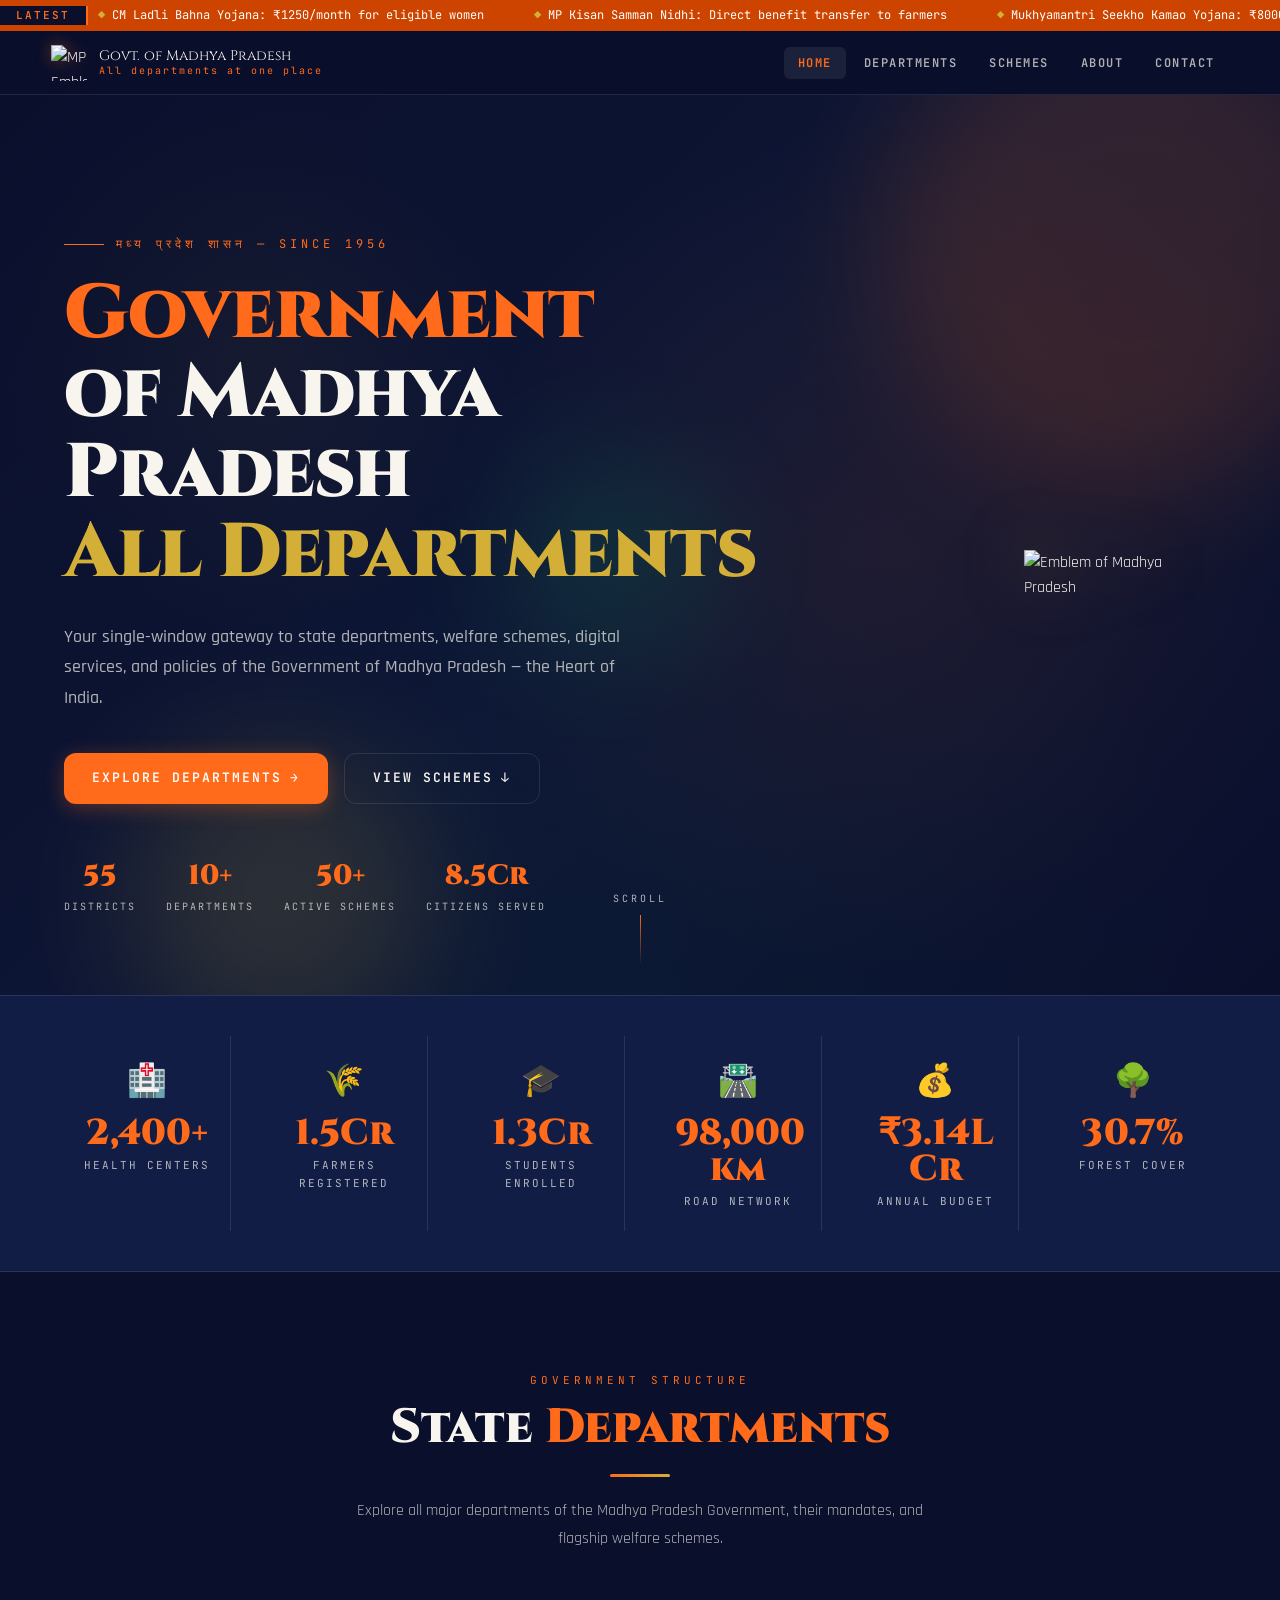
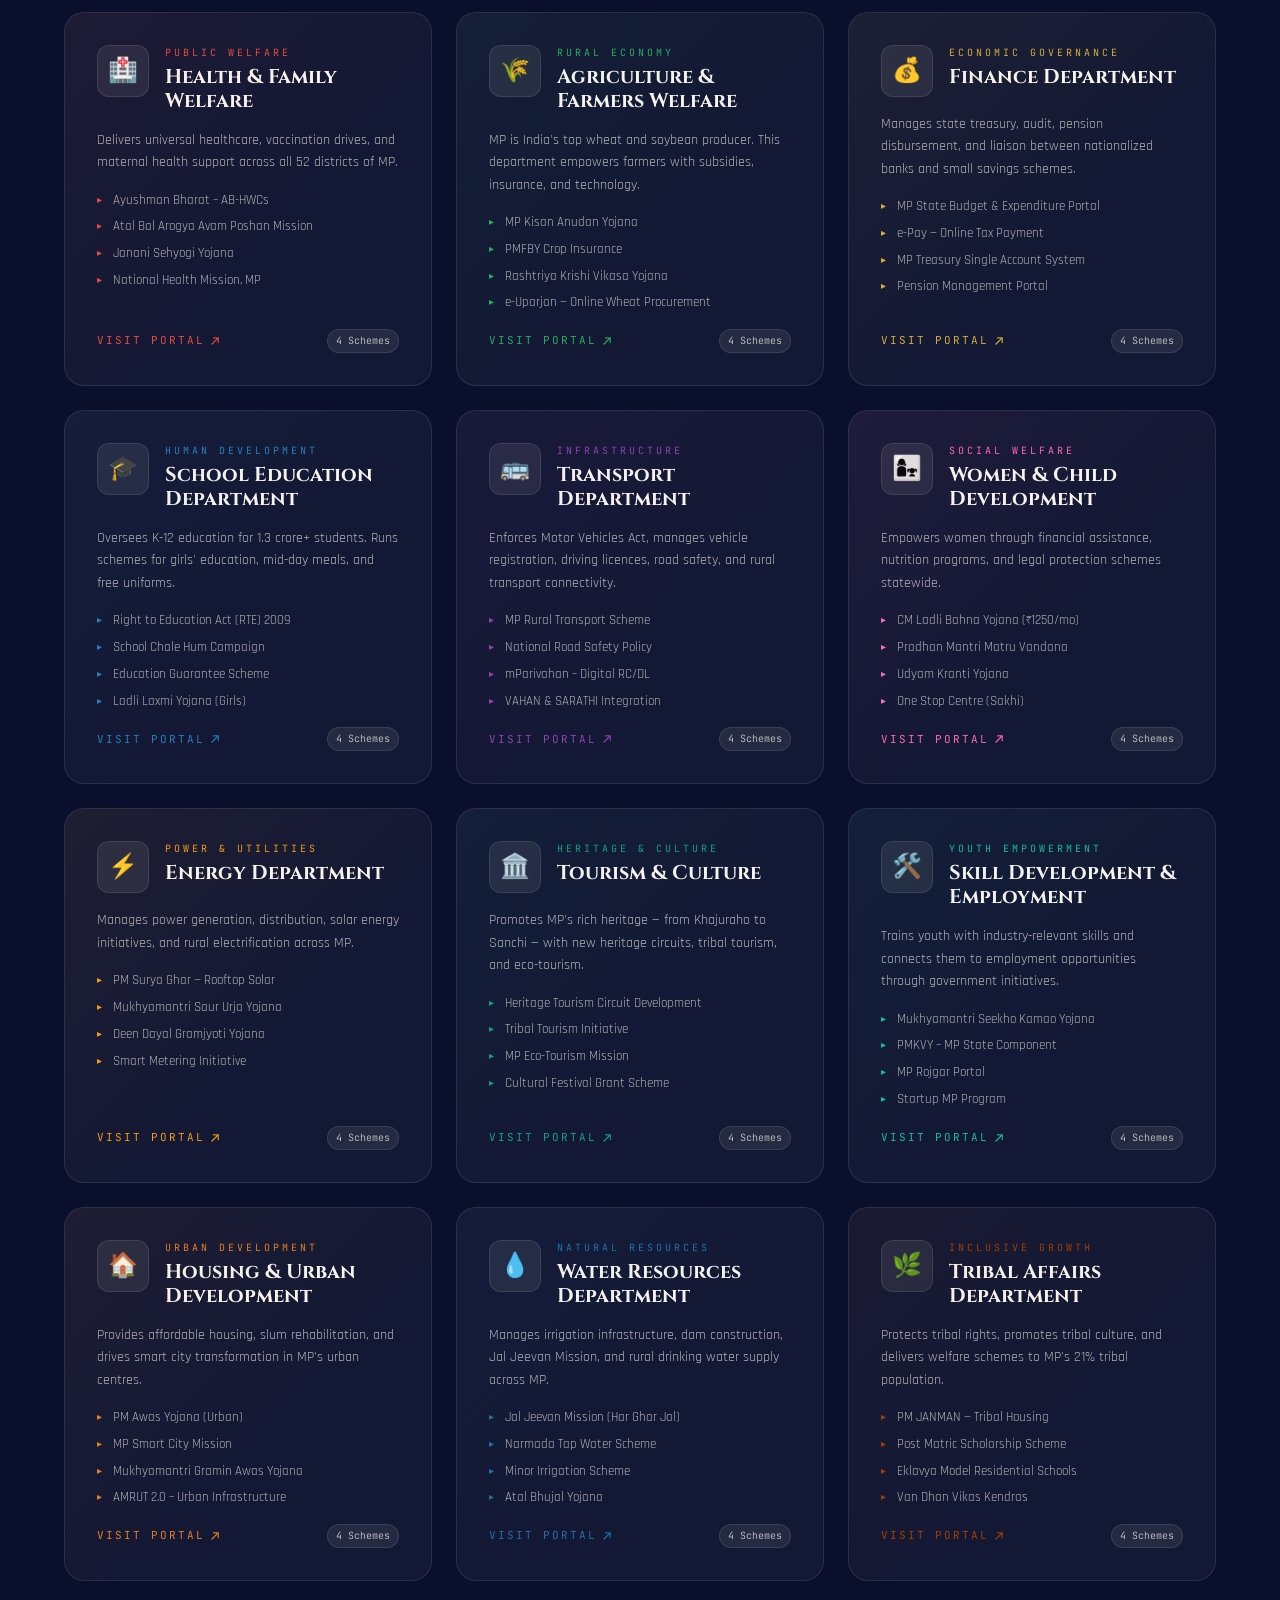
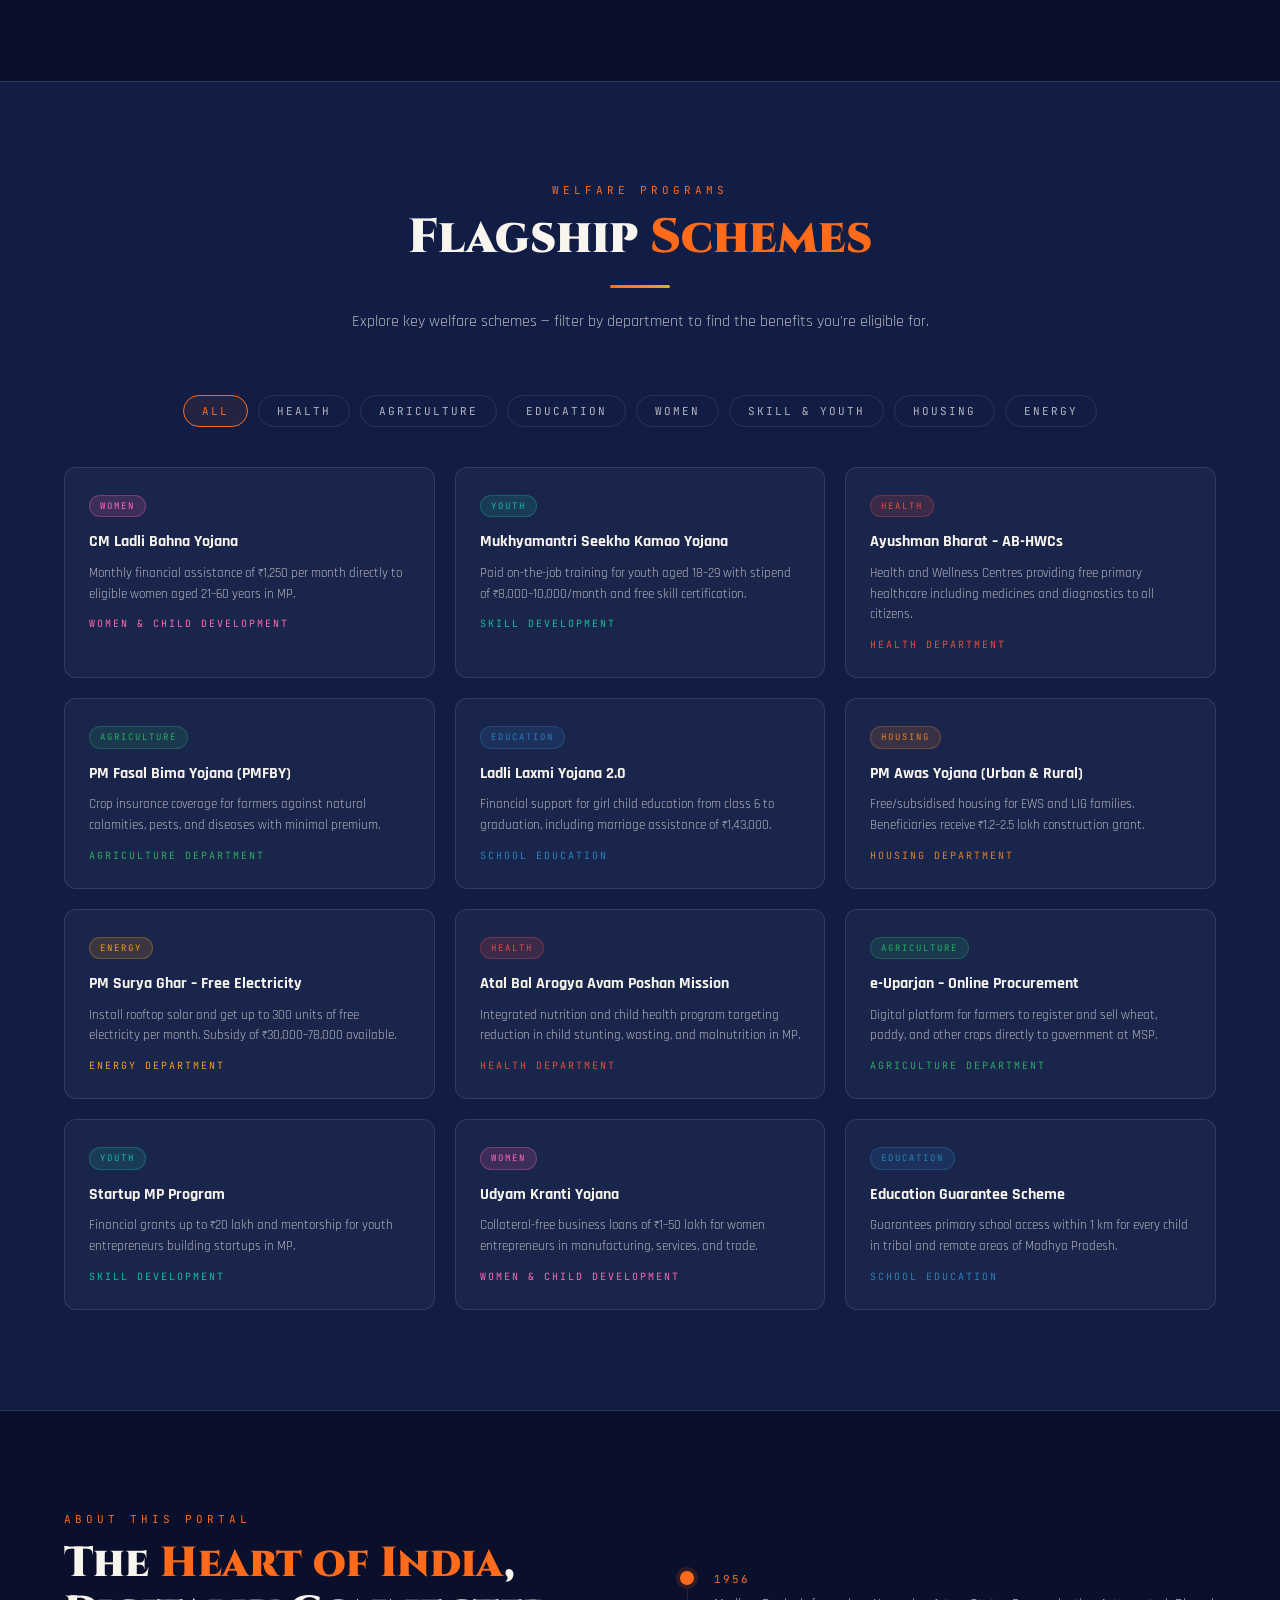
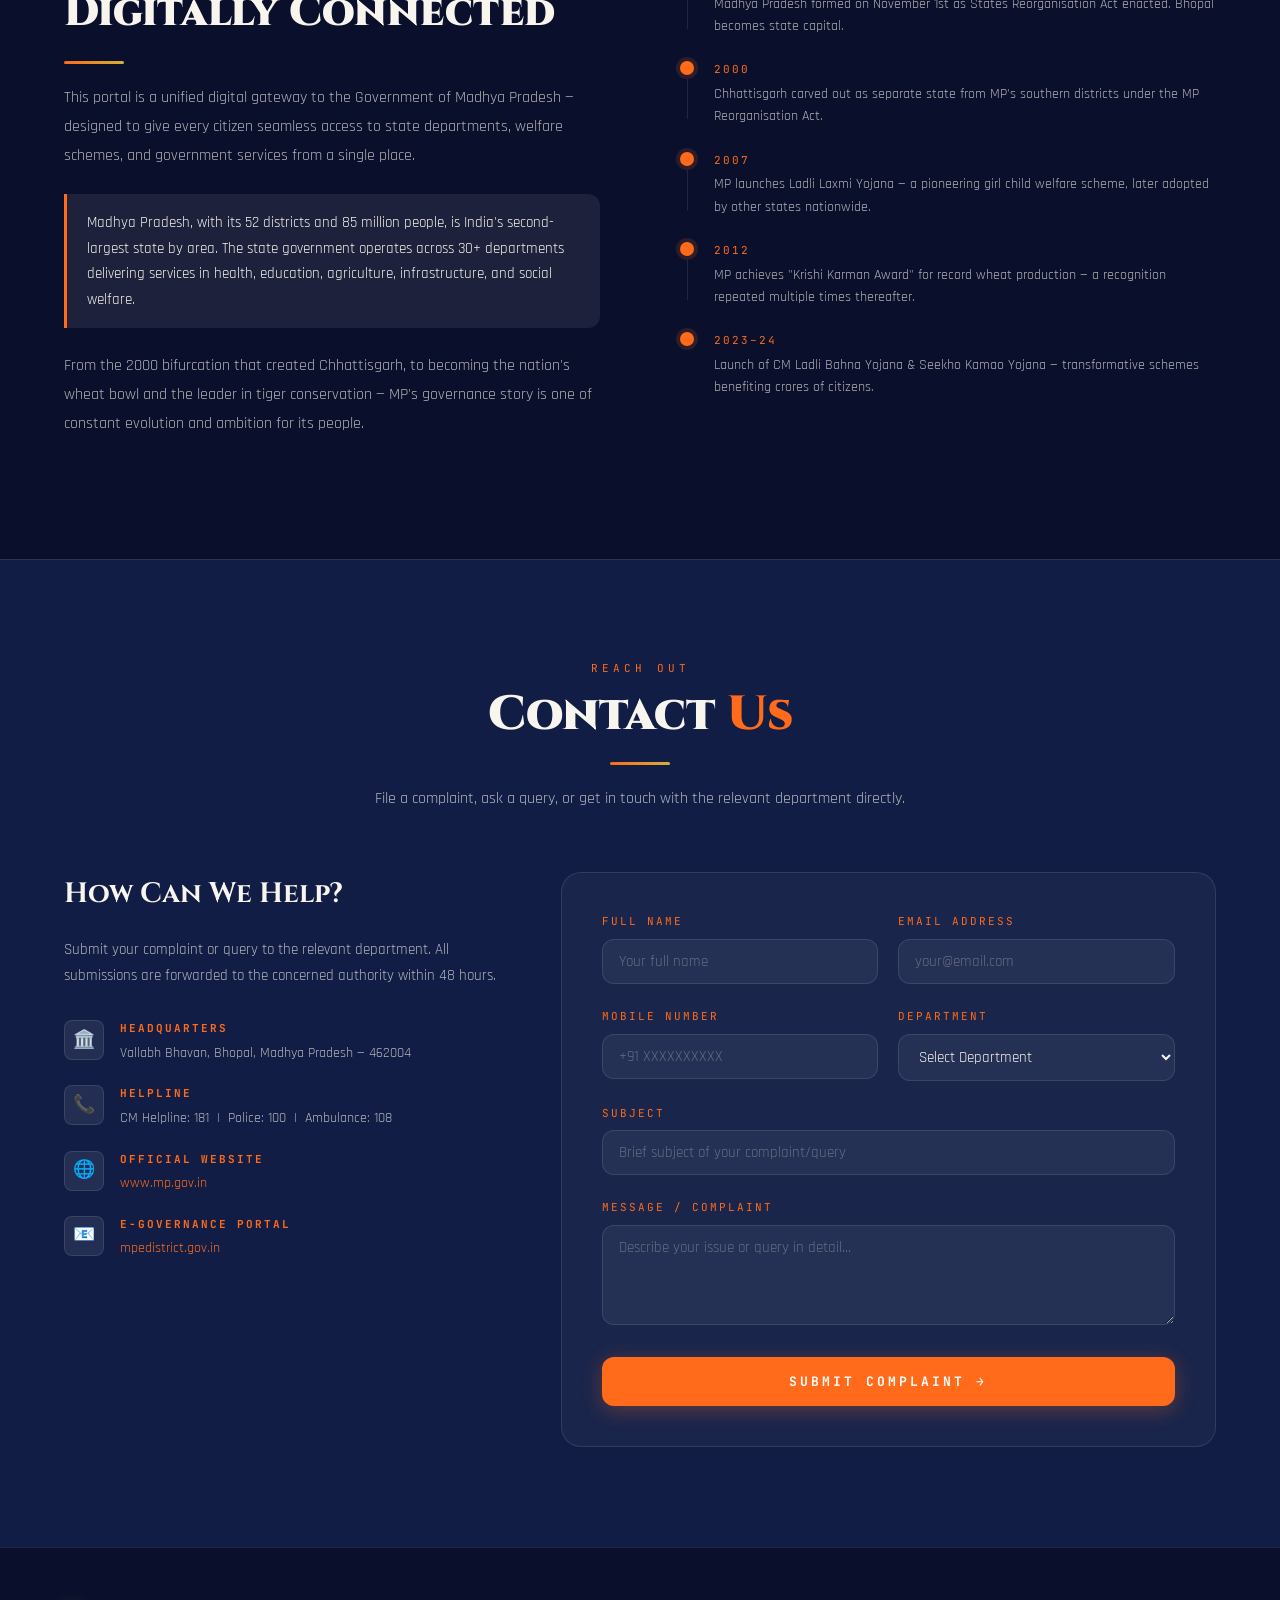
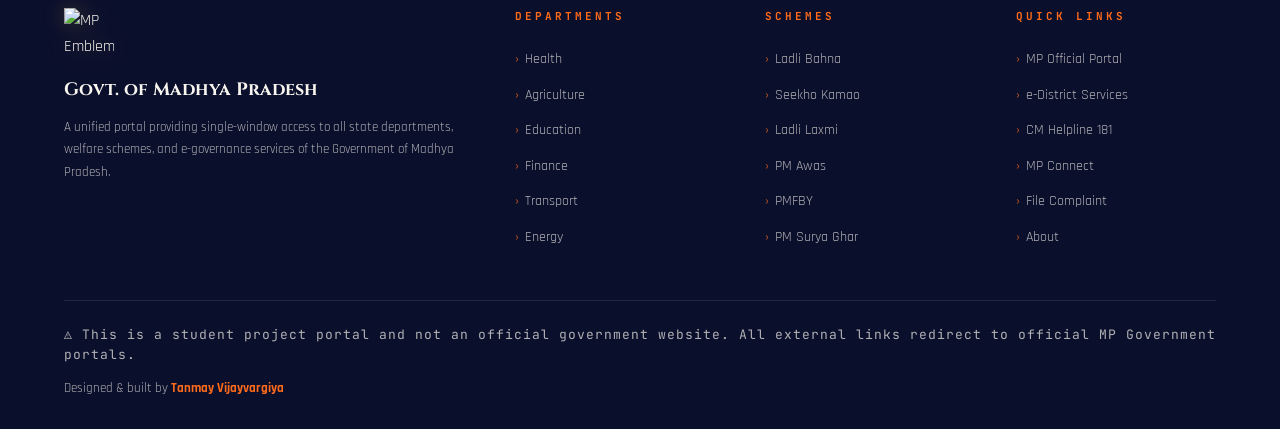
==== index.html @ 524434d0 "Rename claude_HTML_index.html to index.html" ====
<!DOCTYPE html>
<html lang="en">
<head>
  <meta charset="UTF-8" />
  <meta name="viewport" content="width=device-width, initial-scale=1.0" />
  <title>All Government Departments of Madhya Pradesh</title>
  <link rel="preconnect" href="https://fonts.googleapis.com">
  <link href="https://fonts.googleapis.com/css2?family=Rajdhani:wght@400;500;600;700&family=Noto+Serif+Devanagari:wght@400;700&family=JetBrains+Mono:wght@400;600&family=Cinzel:wght@700;900&display=swap" rel="stylesheet">
  <link rel="stylesheet" href="claude_CSS_style.css">
</head>
<body>

<!-- LOADER -->
<div id="loader">
  <div class="loader-emblem"></div>
  <div class="loader-text">Loading Portal</div>
</div>

<!-- TOPBAR TICKER -->
<div class="topbar">
  <div class="ticker-wrap">
    <div class="ticker-label">LATEST</div>
    <div class="ticker-content" id="ticker">
      <span>CM Ladli Bahna Yojana: ₹1250/month for eligible women</span>
      <span>MP Kisan Samman Nidhi: Direct benefit transfer to farmers</span>
      <span>Mukhyamantri Seekho Kamao Yojana: ₹8000–10000/month for youth</span>
      <span>MP Smart City Mission: 7 cities selected for development</span>
      <span>PM Awas Yojana: Free housing for EWS families</span>
      <span>MP Tourism: New heritage circuits launched</span>
      <span>Digital MP: e-governance portals now available in Hindi</span>
      <span>CM Ladli Bahna Yojana: ₹1250/month for eligible women</span>
      <span>MP Kisan Samman Nidhi: Direct benefit transfer to farmers</span>
      <span>Mukhyamantri Seekho Kamao Yojana: ₹8000–10000/month for youth</span>
      <span>MP Smart City Mission: 7 cities selected for development</span>
      <span>PM Awas Yojana: Free housing for EWS families</span>
      <span>MP Tourism: New heritage circuits launched</span>
      <span>Digital MP: e-governance portals now available in Hindi</span>
    </div>
  </div>
</div>

<!-- NAVBAR -->
<nav class="navbar" id="navbar">
  <div class="nav-brand">
    <img src="https://upload.wikimedia.org/wikipedia/commons/thumb/a/ae/Emblem_of_Madhya_Pradesh.svg/1280px-Emblem_of_Madhya_Pradesh.svg.png" alt="MP Emblem">
    <div class="nav-brand-text">
      Govt. of Madhya Pradesh
      <span>All departments at one place</span>
    </div>
  </div>
  <ul class="nav-links">
    <li><a href="#hero">Home</a></li>
    <li><a href="#departments">Departments</a></li>
    <li><a href="#schemes">Schemes</a></li>
    <li><a href="#about">About</a></li>
    <li><a href="#contact" class="active">Contact</a></li>
  </ul>
  <button class="hamburger" id="hamburger" aria-label="Toggle Menu">
    <span></span><span></span><span></span>
  </button>
</nav>
<div class="nav-drawer" id="navDrawer">
  <a href="#hero" onclick="closeDrawer()">Home</a>
  <a href="#departments" onclick="closeDrawer()">Departments</a>
  <a href="#schemes" onclick="closeDrawer()">Schemes</a>
  <a href="#about" onclick="closeDrawer()">About</a>
  <a href="#contact" onclick="closeDrawer()">Contact</a>
</div>

<!-- HERO SECTION -->
<section class="hero" id="hero">
  <div class="hero-bg"></div>
  <div class="hero-orb hero-orb-1"></div>
  <div class="hero-orb hero-orb-2"></div>
  <div class="hero-orb hero-orb-3"></div>
  <div class="hero-content">
    <div class="hero-text">
      <div class="hero-eyebrow">मध्य प्रदेश शासन — Since 1956</div>
      <h1 class="hero-title">
        <span class="line-saffron">Government</span>
        of Madhya<br>Pradesh
        <span class="line-gold">All Departments</span>
      </h1>
      <p class="hero-subtitle">Your single-window gateway to state departments, welfare schemes, digital services, and policies of the Government of Madhya Pradesh — the Heart of India.</p>
      <div class="hero-actions">
        <a href="#departments" class="btn-primary">
          Explore Departments
          <span>→</span>
        </a>
        <a href="#schemes" class="btn-outline">
          View Schemes
          <span>↓</span>
        </a>
      </div>
      <div class="hero-stat-row">
        <div class="hero-stat">
          <div class="hero-stat-num">55</div>
          <div class="hero-stat-label">Districts</div>
        </div>
        <div class="hero-stat">
          <div class="hero-stat-num">10+</div>
          <div class="hero-stat-label">Departments</div>
        </div>
        <div class="hero-stat">
          <div class="hero-stat-num">50+</div>
          <div class="hero-stat-label">Active Schemes</div>
        </div>
        <div class="hero-stat">
          <div class="hero-stat-num">8.5Cr</div>
          <div class="hero-stat-label">Citizens Served</div>
        </div>
      </div>
    </div>
    <div class="hero-emblem">
      <img src="https://upload.wikimedia.org/wikipedia/commons/thumb/a/ae/Emblem_of_Madhya_Pradesh.svg/1280px-Emblem_of_Madhya_Pradesh.svg.png" alt="Emblem of Madhya Pradesh">
    </div>
  </div>
  <div class="scroll-indicator">
    <span>SCROLL</span>
    <div class="scroll-line"></div>
  </div>
</section>

<!-- STATS BAR -->
<div class="stats-bar">
  <div class="stats-grid">
    <div class="stat-card reveal">
      <div class="stat-icon">🏥</div>
      <div class="stat-num">2,400+</div>
      <div class="stat-label">Health Centers</div>
    </div>
    <div class="stat-card reveal">
      <div class="stat-icon">🌾</div>
      <div class="stat-num">1.5Cr</div>
      <div class="stat-label">Farmers Registered</div>
    </div>
    <div class="stat-card reveal">
      <div class="stat-icon">🎓</div>
      <div class="stat-num">1.3Cr</div>
      <div class="stat-label">Students Enrolled</div>
    </div>
    <div class="stat-card reveal">
      <div class="stat-icon">🛣️</div>
      <div class="stat-num">98,000 km</div>
      <div class="stat-label">Road Network</div>
    </div>
    <div class="stat-card reveal">
      <div class="stat-icon">💰</div>
      <div class="stat-num">₹3.14L Cr</div>
      <div class="stat-label">Annual Budget</div>
    </div>
    <div class="stat-card reveal">
      <div class="stat-icon">🌳</div>
      <div class="stat-num">30.7%</div>
      <div class="stat-label">Forest Cover</div>
    </div>
  </div>
</div>

<!-- DEPARTMENTS SECTION -->
<section class="departments-section" id="departments">
  <div class="section-container">
    <div class="section-header reveal">
      <span class="section-tag">Government Structure</span>
      <h2 class="section-title">State <em>Departments</em></h2>
      <div class="divider"></div>
      <p class="section-subtitle">Explore all major departments of the Madhya Pradesh Government, their mandates, and flagship welfare schemes.</p>
    </div>
    <div class="dept-grid" id="deptGrid">

      <!-- HEALTH -->
      <div class="dept-card reveal" style="--card-color:#E74C3C;">
        <div class="dept-card-header">
          <div class="dept-icon-wrap">🏥</div>
          <div class="dept-card-meta">
            <div class="dept-card-tag">Public Welfare</div>
            <div class="dept-card-name">Health &amp; Family Welfare</div>
          </div>
        </div>
        <p class="dept-card-desc">Delivers universal healthcare, vaccination drives, and maternal health support across all 52 districts of MP.</p>
        <ul class="dept-schemes">
          <li>Ayushman Bharat – AB-HWCs</li>
          <li>Atal Bal Arogya Avam Poshan Mission</li>
          <li>Janani Sehyogi Yojana</li>
          <li>National Health Mission, MP</li>
        </ul>
        <div class="dept-card-footer">
          <a href="https://www.health.mp.gov.in/en" target="_blank" class="dept-link">Visit Portal <span class="dept-link-arrow">↗</span></a>
          <span class="dept-schemes-count">4 Schemes</span>
        </div>
      </div>

      <!-- AGRICULTURE -->
      <div class="dept-card reveal" style="--card-color:#27AE60;">
        <div class="dept-card-header">
          <div class="dept-icon-wrap">🌾</div>
          <div class="dept-card-meta">
            <div class="dept-card-tag">Rural Economy</div>
            <div class="dept-card-name">Agriculture &amp; Farmers Welfare</div>
          </div>
        </div>
        <p class="dept-card-desc">MP is India's top wheat and soybean producer. This department empowers farmers with subsidies, insurance, and technology.</p>
        <ul class="dept-schemes">
          <li>MP Kisan Anudan Yojana</li>
          <li>PMFBY Crop Insurance</li>
          <li>Rashtriya Krishi Vikasa Yojana</li>
          <li>e-Uparjan — Online Wheat Procurement</li>
        </ul>
        <div class="dept-card-footer">
          <a href="https://mpkrishi.mp.gov.in/" target="_blank" class="dept-link">Visit Portal <span class="dept-link-arrow">↗</span></a>
          <span class="dept-schemes-count">4 Schemes</span>
        </div>
      </div>

      <!-- FINANCE -->
      <div class="dept-card reveal" style="--card-color:#D4AF37;">
        <div class="dept-card-header">
          <div class="dept-icon-wrap">💰</div>
          <div class="dept-card-meta">
            <div class="dept-card-tag">Economic Governance</div>
            <div class="dept-card-name">Finance Department</div>
          </div>
        </div>
        <p class="dept-card-desc">Manages state treasury, audit, pension disbursement, and liaison between nationalized banks and small savings schemes.</p>
        <ul class="dept-schemes">
          <li>MP State Budget &amp; Expenditure Portal</li>
          <li>e-Pay — Online Tax Payment</li>
          <li>MP Treasury Single Account System</li>
          <li>Pension Management Portal</li>
        </ul>
        <div class="dept-card-footer">
          <a href="https://finance.mp.gov.in/" target="_blank" class="dept-link">Visit Portal <span class="dept-link-arrow">↗</span></a>
          <span class="dept-schemes-count">4 Schemes</span>
        </div>
      </div>

      <!-- EDUCATION -->
      <div class="dept-card reveal" style="--card-color:#2980B9;">
        <div class="dept-card-header">
          <div class="dept-icon-wrap">🎓</div>
          <div class="dept-card-meta">
            <div class="dept-card-tag">Human Development</div>
            <div class="dept-card-name">School Education Department</div>
          </div>
        </div>
        <p class="dept-card-desc">Oversees K-12 education for 1.3 crore+ students. Runs schemes for girls' education, mid-day meals, and free uniforms.</p>
        <ul class="dept-schemes">
          <li>Right to Education Act (RTE) 2009</li>
          <li>School Chale Hum Campaign</li>
          <li>Education Guarantee Scheme</li>
          <li>Ladli Laxmi Yojana (Girls)</li>
        </ul>
        <div class="dept-card-footer">
          <a href="https://www.educationportal.mp.gov.in/" target="_blank" class="dept-link">Visit Portal <span class="dept-link-arrow">↗</span></a>
          <span class="dept-schemes-count">4 Schemes</span>
        </div>
      </div>

      <!-- TRANSPORT -->
      <div class="dept-card reveal" style="--card-color:#8E44AD;">
        <div class="dept-card-header">
          <div class="dept-icon-wrap">🚌</div>
          <div class="dept-card-meta">
            <div class="dept-card-tag">Infrastructure</div>
            <div class="dept-card-name">Transport Department</div>
          </div>
        </div>
        <p class="dept-card-desc">Enforces Motor Vehicles Act, manages vehicle registration, driving licences, road safety, and rural transport connectivity.</p>
        <ul class="dept-schemes">
          <li>MP Rural Transport Scheme</li>
          <li>National Road Safety Policy</li>
          <li>mParivahan – Digital RC/DL</li>
          <li>VAHAN &amp; SARATHI Integration</li>
        </ul>
        <div class="dept-card-footer">
          <a href="https://transport.mp.gov.in/" target="_blank" class="dept-link">Visit Portal <span class="dept-link-arrow">↗</span></a>
          <span class="dept-schemes-count">4 Schemes</span>
        </div>
      </div>

      <!-- WOMEN & CHILD -->
      <div class="dept-card reveal" style="--card-color:#FF69B4;">
        <div class="dept-card-header">
          <div class="dept-icon-wrap">👩‍👧</div>
          <div class="dept-card-meta">
            <div class="dept-card-tag">Social Welfare</div>
            <div class="dept-card-name">Women &amp; Child Development</div>
          </div>
        </div>
        <p class="dept-card-desc">Empowers women through financial assistance, nutrition programs, and legal protection schemes statewide.</p>
        <ul class="dept-schemes">
          <li>CM Ladli Bahna Yojana (₹1250/mo)</li>
          <li>Pradhan Mantri Matru Vandana</li>
          <li>Udyam Kranti Yojana</li>
          <li>One Stop Centre (Sakhi)</li>
        </ul>
        <div class="dept-card-footer">
          <a href="https://mpwcd.nic.in/" target="_blank" class="dept-link">Visit Portal <span class="dept-link-arrow">↗</span></a>
          <span class="dept-schemes-count">4 Schemes</span>
        </div>
      </div>

      <!-- ENERGY -->
      <div class="dept-card reveal" style="--card-color:#F39C12;">
        <div class="dept-card-header">
          <div class="dept-icon-wrap">⚡</div>
          <div class="dept-card-meta">
            <div class="dept-card-tag">Power &amp; Utilities</div>
            <div class="dept-card-name">Energy Department</div>
          </div>
        </div>
        <p class="dept-card-desc">Manages power generation, distribution, solar energy initiatives, and rural electrification across MP.</p>
        <ul class="dept-schemes">
          <li>PM Surya Ghar — Rooftop Solar</li>
          <li>Mukhyamantri Saur Urja Yojana</li>
          <li>Deen Dayal Gramjyoti Yojana</li>
          <li>Smart Metering Initiative</li>
        </ul>
        <div class="dept-card-footer">
          <a href="https://energy.mp.gov.in/" target="_blank" class="dept-link">Visit Portal <span class="dept-link-arrow">↗</span></a>
          <span class="dept-schemes-count">4 Schemes</span>
        </div>
      </div>

      <!-- TOURISM -->
      <div class="dept-card reveal" style="--card-color:#16A085;">
        <div class="dept-card-header">
          <div class="dept-icon-wrap">🏛️</div>
          <div class="dept-card-meta">
            <div class="dept-card-tag">Heritage &amp; Culture</div>
            <div class="dept-card-name">Tourism &amp; Culture</div>
          </div>
        </div>
        <p class="dept-card-desc">Promotes MP's rich heritage — from Khajuraho to Sanchi — with new heritage circuits, tribal tourism, and eco-tourism.</p>
        <ul class="dept-schemes">
          <li>Heritage Tourism Circuit Development</li>
          <li>Tribal Tourism Initiative</li>
          <li>MP Eco-Tourism Mission</li>
          <li>Cultural Festival Grant Scheme</li>
        </ul>
        <div class="dept-card-footer">
          <a href="https://www.mptourism.com/" target="_blank" class="dept-link">Visit Portal <span class="dept-link-arrow">↗</span></a>
          <span class="dept-schemes-count">4 Schemes</span>
        </div>
      </div>

      <!-- SKILL DEVELOPMENT -->
      <div class="dept-card reveal" style="--card-color:#1ABC9C;">
        <div class="dept-card-header">
          <div class="dept-icon-wrap">🛠️</div>
          <div class="dept-card-meta">
            <div class="dept-card-tag">Youth Empowerment</div>
            <div class="dept-card-name">Skill Development &amp; Employment</div>
          </div>
        </div>
        <p class="dept-card-desc">Trains youth with industry-relevant skills and connects them to employment opportunities through government initiatives.</p>
        <ul class="dept-schemes">
          <li>Mukhyamantri Seekho Kamao Yojana</li>
          <li>PMKVY – MP State Component</li>
          <li>MP Rojgar Portal</li>
          <li>Startup MP Program</li>
        </ul>
        <div class="dept-card-footer">
          <a href="https://ssdm.mp.gov.in/" target="_blank" class="dept-link">Visit Portal <span class="dept-link-arrow">↗</span></a>
          <span class="dept-schemes-count">4 Schemes</span>
        </div>
      </div>

      <!-- HOUSING -->
      <div class="dept-card reveal" style="--card-color:#E67E22;">
        <div class="dept-card-header">
          <div class="dept-icon-wrap">🏠</div>
          <div class="dept-card-meta">
            <div class="dept-card-tag">Urban Development</div>
            <div class="dept-card-name">Housing &amp; Urban Development</div>
          </div>
        </div>
        <p class="dept-card-desc">Provides affordable housing, slum rehabilitation, and drives smart city transformation in MP's urban centres.</p>
        <ul class="dept-schemes">
          <li>PM Awas Yojana (Urban)</li>
          <li>MP Smart City Mission</li>
          <li>Mukhyamantri Gramin Awas Yojana</li>
          <li>AMRUT 2.0 – Urban Infrastructure</li>
        </ul>
        <div class="dept-card-footer">
          <a href="https://mphousing.nic.in/" target="_blank" class="dept-link">Visit Portal <span class="dept-link-arrow">↗</span></a>
          <span class="dept-schemes-count">4 Schemes</span>
        </div>
      </div>

      <!-- WATER RESOURCES -->
      <div class="dept-card reveal" style="--card-color:#2471A3;">
        <div class="dept-card-header">
          <div class="dept-icon-wrap">💧</div>
          <div class="dept-card-meta">
            <div class="dept-card-tag">Natural Resources</div>
            <div class="dept-card-name">Water Resources Department</div>
          </div>
        </div>
        <p class="dept-card-desc">Manages irrigation infrastructure, dam construction, Jal Jeevan Mission, and rural drinking water supply across MP.</p>
        <ul class="dept-schemes">
          <li>Jal Jeevan Mission (Har Ghar Jal)</li>
          <li>Narmada Tap Water Scheme</li>
          <li>Minor Irrigation Scheme</li>
          <li>Atal Bhujal Yojana</li>
        </ul>
        <div class="dept-card-footer">
          <a href="https://water.mp.gov.in/" target="_blank" class="dept-link">Visit Portal <span class="dept-link-arrow">↗</span></a>
          <span class="dept-schemes-count">4 Schemes</span>
        </div>
      </div>

      <!-- TRIBAL AFFAIRS -->
      <div class="dept-card reveal" style="--card-color:#A04000;">
        <div class="dept-card-header">
          <div class="dept-icon-wrap">🌿</div>
          <div class="dept-card-meta">
            <div class="dept-card-tag">Inclusive Growth</div>
            <div class="dept-card-name">Tribal Affairs Department</div>
          </div>
        </div>
        <p class="dept-card-desc">Protects tribal rights, promotes tribal culture, and delivers welfare schemes to MP's 21% tribal population.</p>
        <ul class="dept-schemes">
          <li>PM JANMAN — Tribal Housing</li>
          <li>Post Matric Scholarship Scheme</li>
          <li>Eklavya Model Residential Schools</li>
          <li>Van Dhan Vikas Kendras</li>
        </ul>
        <div class="dept-card-footer">
          <a href="https://tribal.mp.gov.in/" target="_blank" class="dept-link">Visit Portal <span class="dept-link-arrow">↗</span></a>
          <span class="dept-schemes-count">4 Schemes</span>
        </div>
      </div>

    </div>
  </div>
</section>

<!-- SCHEMES SECTION -->
<section class="schemes-section" id="schemes">
  <div class="section-container">
    <div class="section-header reveal">
      <span class="section-tag">Welfare Programs</span>
      <h2 class="section-title">Flagship <em>Schemes</em></h2>
      <div class="divider"></div>
      <p class="section-subtitle">Explore key welfare schemes — filter by department to find the benefits you're eligible for.</p>
    </div>
    <div class="filter-bar" id="filterBar">
      <button class="filter-btn active" data-filter="all">All</button>
      <button class="filter-btn" data-filter="health">Health</button>
      <button class="filter-btn" data-filter="agriculture">Agriculture</button>
      <button class="filter-btn" data-filter="education">Education</button>
      <button class="filter-btn" data-filter="women">Women</button>
      <button class="filter-btn" data-filter="skill">Skill &amp; Youth</button>
      <button class="filter-btn" data-filter="housing">Housing</button>
      <button class="filter-btn" data-filter="energy">Energy</button>
    </div>
    <div class="schemes-grid">

      <div class="scheme-card" data-category="women">
        <span class="scheme-badge" style="background:rgba(255,105,180,0.15);color:#FF69B4;border:1px solid rgba(255,105,180,0.3);">Women</span>
        <div class="scheme-name">CM Ladli Bahna Yojana</div>
        <div class="scheme-desc">Monthly financial assistance of ₹1,250 per month directly to eligible women aged 21–60 years in MP.</div>
        <div class="scheme-dept-tag" style="color:#FF69B4;">Women &amp; Child Development</div>
      </div>

      <div class="scheme-card" data-category="skill">
        <span class="scheme-badge" style="background:rgba(26,188,156,0.15);color:#1ABC9C;border:1px solid rgba(26,188,156,0.3);">Youth</span>
        <div class="scheme-name">Mukhyamantri Seekho Kamao Yojana</div>
        <div class="scheme-desc">Paid on-the-job training for youth aged 18–29 with stipend of ₹8,000–10,000/month and free skill certification.</div>
        <div class="scheme-dept-tag" style="color:#1ABC9C;">Skill Development</div>
      </div>

      <div class="scheme-card" data-category="health">
        <span class="scheme-badge" style="background:rgba(231,76,60,0.15);color:#E74C3C;border:1px solid rgba(231,76,60,0.3);">Health</span>
        <div class="scheme-name">Ayushman Bharat – AB-HWCs</div>
        <div class="scheme-desc">Health and Wellness Centres providing free primary healthcare including medicines and diagnostics to all citizens.</div>
        <div class="scheme-dept-tag" style="color:#E74C3C;">Health Department</div>
      </div>

      <div class="scheme-card" data-category="agriculture">
        <span class="scheme-badge" style="background:rgba(39,174,96,0.15);color:#27AE60;border:1px solid rgba(39,174,96,0.3);">Agriculture</span>
        <div class="scheme-name">PM Fasal Bima Yojana (PMFBY)</div>
        <div class="scheme-desc">Crop insurance coverage for farmers against natural calamities, pests, and diseases with minimal premium.</div>
        <div class="scheme-dept-tag" style="color:#27AE60;">Agriculture Department</div>
      </div>

      <div class="scheme-card" data-category="education">
        <span class="scheme-badge" style="background:rgba(41,128,185,0.15);color:#2980B9;border:1px solid rgba(41,128,185,0.3);">Education</span>
        <div class="scheme-name">Ladli Laxmi Yojana 2.0</div>
        <div class="scheme-desc">Financial support for girl child education from class 6 to graduation, including marriage assistance of ₹1,43,000.</div>
        <div class="scheme-dept-tag" style="color:#2980B9;">School Education</div>
      </div>

      <div class="scheme-card" data-category="housing">
        <span class="scheme-badge" style="background:rgba(230,126,34,0.15);color:#E67E22;border:1px solid rgba(230,126,34,0.3);">Housing</span>
        <div class="scheme-name">PM Awas Yojana (Urban &amp; Rural)</div>
        <div class="scheme-desc">Free/subsidised housing for EWS and LIG families. Beneficiaries receive ₹1.2–2.5 lakh construction grant.</div>
        <div class="scheme-dept-tag" style="color:#E67E22;">Housing Department</div>
      </div>

      <div class="scheme-card" data-category="energy">
        <span class="scheme-badge" style="background:rgba(243,156,18,0.15);color:#F39C12;border:1px solid rgba(243,156,18,0.3);">Energy</span>
        <div class="scheme-name">PM Surya Ghar – Free Electricity</div>
        <div class="scheme-desc">Install rooftop solar and get up to 300 units of free electricity per month. Subsidy of ₹30,000–78,000 available.</div>
        <div class="scheme-dept-tag" style="color:#F39C12;">Energy Department</div>
      </div>

      <div class="scheme-card" data-category="health">
        <span class="scheme-badge" style="background:rgba(231,76,60,0.15);color:#E74C3C;border:1px solid rgba(231,76,60,0.3);">Health</span>
        <div class="scheme-name">Atal Bal Arogya Avam Poshan Mission</div>
        <div class="scheme-desc">Integrated nutrition and child health program targeting reduction in child stunting, wasting, and malnutrition in MP.</div>
        <div class="scheme-dept-tag" style="color:#E74C3C;">Health Department</div>
      </div>

      <div class="scheme-card" data-category="agriculture">
        <span class="scheme-badge" style="background:rgba(39,174,96,0.15);color:#27AE60;border:1px solid rgba(39,174,96,0.3);">Agriculture</span>
        <div class="scheme-name">e-Uparjan – Online Procurement</div>
        <div class="scheme-desc">Digital platform for farmers to register and sell wheat, paddy, and other crops directly to government at MSP.</div>
        <div class="scheme-dept-tag" style="color:#27AE60;">Agriculture Department</div>
      </div>

      <div class="scheme-card" data-category="skill">
        <span class="scheme-badge" style="background:rgba(26,188,156,0.15);color:#1ABC9C;border:1px solid rgba(26,188,156,0.3);">Youth</span>
        <div class="scheme-name">Startup MP Program</div>
        <div class="scheme-desc">Financial grants up to ₹20 lakh and mentorship for youth entrepreneurs building startups in MP.</div>
        <div class="scheme-dept-tag" style="color:#1ABC9C;">Skill Development</div>
      </div>

      <div class="scheme-card" data-category="women">
        <span class="scheme-badge" style="background:rgba(255,105,180,0.15);color:#FF69B4;border:1px solid rgba(255,105,180,0.3);">Women</span>
        <div class="scheme-name">Udyam Kranti Yojana</div>
        <div class="scheme-desc">Collateral-free business loans of ₹1–50 lakh for women entrepreneurs in manufacturing, services, and trade.</div>
        <div class="scheme-dept-tag" style="color:#FF69B4;">Women &amp; Child Development</div>
      </div>

      <div class="scheme-card" data-category="education">
        <span class="scheme-badge" style="background:rgba(41,128,185,0.15);color:#2980B9;border:1px solid rgba(41,128,185,0.3);">Education</span>
        <div class="scheme-name">Education Guarantee Scheme</div>
        <div class="scheme-desc">Guarantees primary school access within 1 km for every child in tribal and remote areas of Madhya Pradesh.</div>
        <div class="scheme-dept-tag" style="color:#2980B9;">School Education</div>
      </div>

    </div>
  </div>
</section>

<!-- ABOUT SECTION -->
<section class="about-section" id="about">
  <div class="section-container">
    <div class="about-grid">
      <div class="about-text reveal">
        <span class="section-tag">About This Portal</span>
        <h2>The <em>Heart of India</em>, Digitally Connected</h2>
        <div class="divider" style="margin: 20px 0;"></div>
        <p>This portal is a unified digital gateway to the Government of Madhya Pradesh — designed to give every citizen seamless access to state departments, welfare schemes, and government services from a single place.</p>
        <div class="highlight-box">
          Madhya Pradesh, with its 52 districts and 85 million people, is India's second-largest state by area. The state government operates across 30+ departments delivering services in health, education, agriculture, infrastructure, and social welfare.
        </div>
        <p>From the 2000 bifurcation that created Chhattisgarh, to becoming the nation's wheat bowl and the leader in tiger conservation — MP's governance story is one of constant evolution and ambition for its people.</p>
      </div>
      <div class="timeline reveal">
        <div class="timeline-item">
          <div class="timeline-dot-wrap">
            <div class="timeline-dot"></div>
            <div class="timeline-line"></div>
          </div>
          <div class="timeline-content">
            <div class="timeline-year">1956</div>
            <div class="timeline-text">Madhya Pradesh formed on November 1st as States Reorganisation Act enacted. Bhopal becomes state capital.</div>
          </div>
        </div>
        <div class="timeline-item">
          <div class="timeline-dot-wrap">
            <div class="timeline-dot"></div>
            <div class="timeline-line"></div>
          </div>
          <div class="timeline-content">
            <div class="timeline-year">2000</div>
            <div class="timeline-text">Chhattisgarh carved out as separate state from MP's southern districts under the MP Reorganisation Act.</div>
          </div>
        </div>
        <div class="timeline-item">
          <div class="timeline-dot-wrap">
            <div class="timeline-dot"></div>
            <div class="timeline-line"></div>
          </div>
          <div class="timeline-content">
            <div class="timeline-year">2007</div>
            <div class="timeline-text">MP launches Ladli Laxmi Yojana — a pioneering girl child welfare scheme, later adopted by other states nationwide.</div>
          </div>
        </div>
        <div class="timeline-item">
          <div class="timeline-dot-wrap">
            <div class="timeline-dot"></div>
            <div class="timeline-line"></div>
          </div>
          <div class="timeline-content">
            <div class="timeline-year">2012</div>
            <div class="timeline-text">MP achieves "Krishi Karman Award" for record wheat production — a recognition repeated multiple times thereafter.</div>
          </div>
        </div>
        <div class="timeline-item">
          <div class="timeline-dot-wrap">
            <div class="timeline-dot"></div>
          </div>
          <div class="timeline-content">
            <div class="timeline-year">2023–24</div>
            <div class="timeline-text">Launch of CM Ladli Bahna Yojana &amp; Seekho Kamao Yojana — transformative schemes benefiting crores of citizens.</div>
          </div>
        </div>
      </div>
    </div>
  </div>
</section>

<!-- CONTACT SECTION -->
<section class="contact-section" id="contact">
  <div class="section-container">
    <div class="section-header reveal">
      <span class="section-tag">Reach Out</span>
      <h2 class="section-title">Contact <em>Us</em></h2>
      <div class="divider"></div>
      <p class="section-subtitle">File a complaint, ask a query, or get in touch with the relevant department directly.</p>
    </div>
    <div class="contact-grid">
      <div class="contact-info reveal">
        <h3>How Can We Help?</h3>
        <p>Submit your complaint or query to the relevant department. All submissions are forwarded to the concerned authority within 48 hours.</p>
        <div class="contact-item">
          <div class="contact-item-icon">🏛️</div>
          <div class="contact-item-text">
            <strong>Headquarters</strong>
            <span>Vallabh Bhavan, Bhopal, Madhya Pradesh — 462004</span>
          </div>
        </div>
        <div class="contact-item">
          <div class="contact-item-icon">📞</div>
          <div class="contact-item-text">
            <strong>Helpline</strong>
            <span>CM Helpline: 181 &nbsp;|&nbsp; Police: 100 &nbsp;|&nbsp; Ambulance: 108</span>
          </div>
        </div>
        <div class="contact-item">
          <div class="contact-item-icon">🌐</div>
          <div class="contact-item-text">
            <strong>Official Website</strong>
            <span><a href="https://www.mp.gov.in" target="_blank" style="color:var(--saffron);">www.mp.gov.in</a></span>
          </div>
        </div>
        <div class="contact-item">
          <div class="contact-item-icon">📧</div>
          <div class="contact-item-text">
            <strong>E-Governance Portal</strong>
            <span><a href="https://mpedistrict.gov.in" target="_blank" style="color:var(--saffron);">mpedistrict.gov.in</a></span>
          </div>
        </div>
      </div>
      <div class="contact-form reveal">
        <div class="form-row">
          <div class="form-group">
            <label class="form-label" for="fname">Full Name</label>
            <input type="text" class="form-control" id="fname" placeholder="Your full name">
          </div>
          <div class="form-group">
            <label class="form-label" for="femail">Email Address</label>
            <input type="email" class="form-control" id="femail" placeholder="your@email.com">
          </div>
        </div>
        <div class="form-row">
          <div class="form-group">
            <label class="form-label" for="fphone">Mobile Number</label>
            <input type="tel" class="form-control" id="fphone" placeholder="+91 XXXXXXXXXX">
          </div>
          <div class="form-group">
            <label class="form-label" for="fdept">Department</label>
            <select class="form-control" id="fdept">
              <option value="">Select Department</option>
              <option value="health">Health &amp; Family Welfare</option>
              <option value="agriculture">Agriculture</option>
              <option value="finance">Finance</option>
              <option value="education">School Education</option>
              <option value="transport">Transport</option>
              <option value="women">Women &amp; Child Development</option>
              <option value="energy">Energy</option>
              <option value="tourism">Tourism &amp; Culture</option>
              <option value="skill">Skill Development</option>
              <option value="housing">Housing &amp; Urban Development</option>
              <option value="water">Water Resources</option>
              <option value="tribal">Tribal Affairs</option>
            </select>
          </div>
        </div>
        <div class="form-group">
          <label class="form-label" for="fsubject">Subject</label>
          <input type="text" class="form-control" id="fsubject" placeholder="Brief subject of your complaint/query">
        </div>
        <div class="form-group">
          <label class="form-label" for="fmessage">Message / Complaint</label>
          <textarea class="form-control" id="fmessage" placeholder="Describe your issue or query in detail..."></textarea>
        </div>
        <button class="form-submit" onclick="submitForm()">Submit Complaint →</button>
        <div class="form-success" id="formSuccess">
          ✓ Your complaint has been submitted successfully. Reference ID: <strong id="refId"></strong>
        </div>
      </div>
    </div>
  </div>
</section>

<!-- FOOTER -->
<footer>
  <div class="footer-grid">
    <div class="footer-brand">
      <img src="https://upload.wikimedia.org/wikipedia/commons/thumb/a/ae/Emblem_of_Madhya_Pradesh.svg/1280px-Emblem_of_Madhya_Pradesh.svg.png" alt="MP Emblem">
      <h3>Govt. of Madhya Pradesh</h3>
      <p>A unified portal providing single-window access to all state departments, welfare schemes, and e-governance services of the Government of Madhya Pradesh.</p>
    </div>
    <div class="footer-col">
      <h4>Departments</h4>
      <ul>
        <li><a href="#departments">Health</a></li>
        <li><a href="#departments">Agriculture</a></li>
        <li><a href="#departments">Education</a></li>
        <li><a href="#departments">Finance</a></li>
        <li><a href="#departments">Transport</a></li>
        <li><a href="#departments">Energy</a></li>
      </ul>
    </div>
    <div class="footer-col">
      <h4>Schemes</h4>
      <ul>
        <li><a href="#schemes">Ladli Bahna</a></li>
        <li><a href="#schemes">Seekho Kamao</a></li>
        <li><a href="#schemes">Ladli Laxmi</a></li>
        <li><a href="#schemes">PM Awas</a></li>
        <li><a href="#schemes">PMFBY</a></li>
        <li><a href="#schemes">PM Surya Ghar</a></li>
      </ul>
    </div>
    <div class="footer-col">
      <h4>Quick Links</h4>
      <ul>
        <li><a href="https://www.mp.gov.in" target="_blank">MP Official Portal</a></li>
        <li><a href="https://mpedistrict.gov.in" target="_blank">e-District Services</a></li>
        <li><a href="https://samadhan.mp.gov.in" target="_blank">CM Helpline 181</a></li>
        <li><a href="https://mpconnect.mp.gov.in" target="_blank">MP Connect</a></li>
        <li><a href="#contact">File Complaint</a></li>
        <li><a href="#about">About</a></li>
      </ul>
    </div>
  </div>
  <div class="footer-bottom">
    <p class="footer-disclaimer">⚠️ This is a student project portal and not an official government website. All external links redirect to official MP Government portals.</p>
    <p class="footer-author">Designed &amp; built by <strong>Tanmay Vijayvargiya</strong></p>
  </div>
</footer>

<!-- BACK TO TOP -->
<button id="backToTop" onclick="window.scrollTo({top:0,behavior:'smooth'})" aria-label="Back to top">↑</button>

<script>
  // LOADER
  window.addEventListener('load', () => {
    setTimeout(() => {
      document.getElementById('loader').classList.add('hidden');
    }, 900);
  });

  // NAVBAR SCROLL EFFECT
  const navbar = document.getElementById('navbar');
  const backToTop = document.getElementById('backToTop');
  window.addEventListener('scroll', () => {
    navbar.classList.toggle('scrolled', window.scrollY > 50);
    backToTop.classList.toggle('visible', window.scrollY > 400);
  });

  // HAMBURGER MENU
  const hamburger = document.getElementById('hamburger');
  const navDrawer = document.getElementById('navDrawer');
  hamburger.addEventListener('click', () => {
    hamburger.classList.toggle('open');
    navDrawer.classList.toggle('open');
  });
  function closeDrawer() {
    hamburger.classList.remove('open');
    navDrawer.classList.remove('open');
  }

  // SCHEME FILTER
  document.getElementById('filterBar').addEventListener('click', (e) => {
    if (!e.target.classList.contains('filter-btn')) return;
    const filter = e.target.dataset.filter;
    document.querySelectorAll('.filter-btn').forEach(b => b.classList.remove('active'));
    e.target.classList.add('active');
    document.querySelectorAll('.scheme-card').forEach(card => {
      if (filter === 'all' || card.dataset.category === filter) {
        card.classList.remove('hidden');
      } else {
        card.classList.add('hidden');
      }
    });
  });

  // SCROLL REVEAL
  const revealObserver = new IntersectionObserver((entries) => {
    entries.forEach((entry) => {
      if (entry.isIntersecting) {
        setTimeout(() => {
          entry.target.classList.add('revealed');
        }, 80 * (Array.from(entry.target.parentElement.children).indexOf(entry.target)));
        revealObserver.unobserve(entry.target);
      }
    });
  }, { threshold: 0.1, rootMargin: '0px 0px -40px 0px' });
  document.querySelectorAll('.reveal').forEach(el => revealObserver.observe(el));

  // ACTIVE NAV HIGHLIGHT
  const sections = document.querySelectorAll('section[id]');
  const navLinks = document.querySelectorAll('.nav-links a');
  const sectionObserver = new IntersectionObserver((entries) => {
    entries.forEach(entry => {
      if (entry.isIntersecting) {
        navLinks.forEach(a => {
          a.classList.toggle('active', a.getAttribute('href') === '#' + entry.target.id);
        });
      }
    });
  }, { threshold: 0.4 });
  sections.forEach(s => sectionObserver.observe(s));

  // CONTACT FORM SUBMIT
  function submitForm() {
    const name = document.getElementById('fname').value.trim();
    const email = document.getElementById('femail').value.trim();
    const dept = document.getElementById('fdept').value;
    const msg = document.getElementById('fmessage').value.trim();
    if (!name || !email || !dept || !msg) {
      alert('Please fill in all required fields.');
      return;
    }
    const refId = 'MP-' + Date.now().toString().slice(-8);
    document.getElementById('refId').textContent = refId;
    document.getElementById('formSuccess').style.display = 'block';
    document.querySelector('.form-submit').style.display = 'none';
    ['fname','femail','fphone','fdept','fsubject','fmessage'].forEach(id => {
      document.getElementById(id).value = '';
    });
  }

  // ANIMATED COUNTER
  function animateCounter(el, target, suffix = '') {
    let start = 0;
    const duration = 1800;
    const step = (timestamp) => {
      if (!start) start = timestamp;
      const progress = Math.min((timestamp - start) / duration, 1);
      const eased = 1 - Math.pow(1 - progress, 3);
      el.textContent = Math.floor(eased * target) + suffix;
      if (progress < 1) requestAnimationFrame(step);
    };
    requestAnimationFrame(step);
  }
  const counterObserver = new IntersectionObserver((entries) => {
    entries.forEach(entry => {
      if (entry.isIntersecting) {
        const el = entry.target;
        const raw = el.dataset.count;
        const suffix = el.dataset.suffix || '';
        animateCounter(el, parseInt(raw), suffix);
        counterObserver.unobserve(el);
      }
    });
  }, { threshold: 0.5 });
  document.querySelectorAll('[data-count]').forEach(el => counterObserver.observe(el));
</script>
</body>
</html>
---- claude_CSS_style.css ----
/* ============================================================
   MP GOVERNMENT PORTAL — STYLESHEET
   By Tanmay Vijayvargiya
============================================================ */

:root {
  --saffron: #FF6B1A;
  --saffron-light: #FF8C42;
  --saffron-dark: #CC4400;
  --deep-navy: #0A0F2C;
  --navy: #0D1635;
  --navy-mid: #111D45;
  --navy-light: #1A2B5A;
  --gold: #D4AF37;
  --gold-light: #F0D060;
  --gold-dim: #8B7520;
  --white: #F8F5EE;
  --white-dim: rgba(248,245,238,0.7);
  --white-ghost: rgba(248,245,238,0.08);
  --green: #00A86B;
  --green-light: #00D084;
  --red: #C0392B;
  --glass: rgba(255,255,255,0.04);
  --glass-border: rgba(255,255,255,0.10);
  --glass-hover: rgba(255,255,255,0.08);
  --radius: 12px;
  --radius-lg: 20px;
  --transition: 0.35s cubic-bezier(0.4,0,0.2,1);
  --font-display: 'Cinzel', serif;
  --font-body: 'Rajdhani', sans-serif;
  --font-mono: 'JetBrains Mono', monospace;
}

/* ============================================================
   RESET & BASE
============================================================ */
*, *::before, *::after { box-sizing: border-box; margin: 0; padding: 0; }
html { scroll-behavior: smooth; }
body {
  font-family: var(--font-body);
  background-color: var(--deep-navy);
  color: var(--white);
  overflow-x: hidden;
  line-height: 1.6;
}
a { color: inherit; text-decoration: none; }
img { max-width: 100%; display: block; }

/* ============================================================
   SCROLLBAR
============================================================ */
::-webkit-scrollbar { width: 6px; }
::-webkit-scrollbar-track { background: var(--deep-navy); }
::-webkit-scrollbar-thumb { background: var(--saffron); border-radius: 3px; }

/* ============================================================
   BACKGROUND GRID TEXTURE
============================================================ */
body::before {
  content: '';
  position: fixed;
  inset: 0;
  background-image:
    linear-gradient(rgba(255,107,26,0.03) 1px, transparent 1px),
    linear-gradient(90deg, rgba(255,107,26,0.03) 1px, transparent 1px);
  background-size: 40px 40px;
  pointer-events: none;
  z-index: 0;
}

/* ============================================================
   LOADER
============================================================ */
#loader {
  position: fixed; inset: 0;
  background: var(--deep-navy);
  display: flex; flex-direction: column;
  align-items: center; justify-content: center;
  z-index: 9999;
  transition: opacity 0.6s ease, visibility 0.6s ease;
}
#loader.hidden { opacity: 0; visibility: hidden; }
.loader-emblem {
  width: 80px; height: 80px;
  border: 3px solid var(--glass-border);
  border-top-color: var(--saffron);
  border-radius: 50%;
  animation: spin 1s linear infinite;
}
.loader-text {
  margin-top: 20px;
  font-family: var(--font-mono);
  font-size: 13px;
  color: var(--saffron);
  letter-spacing: 4px;
  text-transform: uppercase;
  animation: pulse 1.5s ease-in-out infinite;
}
@keyframes spin { to { transform: rotate(360deg); } }
@keyframes pulse { 0%,100% { opacity: 0.4; } 50% { opacity: 1; } }

/* ============================================================
   TOPBAR (ticker)
============================================================ */
.topbar {
  background: var(--saffron-dark);
  padding: 6px 0;
  overflow: hidden;
  position: relative;
  z-index: 100;
}
.ticker-wrap {
  display: flex;
  overflow: hidden;
}
.ticker-label {
  flex-shrink: 0;
  background: var(--deep-navy);
  color: var(--saffron);
  font-family: var(--font-mono);
  font-size: 11px;
  font-weight: 600;
  letter-spacing: 2px;
  padding: 0 16px;
  display: flex;
  align-items: center;
  white-space: nowrap;
  border-right: 2px solid var(--saffron);
  opacity: 1;
  position: relative;
  z-index: 1;
}
.ticker-content {
  display: flex;
  animation: ticker 35s linear infinite;
  white-space: nowrap;
}
.ticker-content span {
  font-family: var(--font-mono);
  font-size: 12px;
  color: #fff;
  padding: 0 40px 0 10px;
}
.ticker-content span::before { content: '◆  '; color: var(--gold); }
@keyframes ticker { 0% { transform: translateX(0); } 100% { transform: translateX(-50%); } }

/* ============================================================
   NAVBAR
============================================================ */
.navbar {
  position: sticky;
  top: 0;
  z-index: 500;
  background: rgba(10,15,44,0.92);
  backdrop-filter: blur(20px);
  -webkit-backdrop-filter: blur(20px);
  border-bottom: 1px solid var(--glass-border);
  padding: 0 clamp(16px, 4vw, 60px);
  display: flex;
  align-items: center;
  justify-content: space-between;
  gap: 20px;
  height: 64px;
  transition: var(--transition);
}
.navbar.scrolled {
  background: rgba(10,15,44,0.98);
  box-shadow: 0 4px 30px rgba(0,0,0,0.4);
}
.nav-brand {
  display: flex;
  align-items: center;
  gap: 12px;
  flex-shrink: 0;
}
.nav-brand img {
  width: 36px;
  height: 36px;
  object-fit: contain;
  filter: drop-shadow(0 0 8px rgba(255,107,26,0.4));
}
.nav-brand-text {
  font-family: var(--font-display);
  font-size: 14px;
  color: var(--white);
  line-height: 1.2;
}
.nav-brand-text span {
  display: block;
  font-size: 10px;
  color: var(--saffron);
  font-family: var(--font-mono);
  letter-spacing: 2px;
  font-weight: 400;
}
.nav-links {
  display: flex;
  align-items: center;
  gap: 4px;
  list-style: none;
}
.nav-links a {
  font-family: var(--font-mono);
  font-size: 12px;
  font-weight: 600;
  letter-spacing: 1.5px;
  text-transform: uppercase;
  padding: 8px 14px;
  border-radius: 6px;
  color: var(--white-dim);
  transition: var(--transition);
  position: relative;
}
.nav-links a::after {
  content: '';
  position: absolute;
  bottom: 4px; left: 14px; right: 14px;
  height: 1px;
  background: var(--saffron);
  transform: scaleX(0);
  transition: var(--transition);
}
.nav-links a:hover { color: var(--white); }
.nav-links a:hover::after { transform: scaleX(1); }
.nav-links a.active {
  color: var(--saffron);
  background: var(--white-ghost);
}
.hamburger {
  display: none;
  flex-direction: column;
  gap: 5px;
  cursor: pointer;
  padding: 8px;
  border: 1px solid var(--glass-border);
  border-radius: 6px;
  background: transparent;
}
.hamburger span {
  width: 22px; height: 2px;
  background: var(--white);
  border-radius: 2px;
  transition: var(--transition);
  display: block;
}
.hamburger.open span:nth-child(1) { transform: rotate(45deg) translate(5px,5px); }
.hamburger.open span:nth-child(2) { opacity: 0; }
.hamburger.open span:nth-child(3) { transform: rotate(-45deg) translate(5px,-5px); }

/* Mobile nav drawer */
.nav-drawer {
  display: none;
  position: fixed;
  top: 64px; left: 0; right: 0;
  background: rgba(10,15,44,0.98);
  backdrop-filter: blur(20px);
  border-bottom: 1px solid var(--glass-border);
  padding: 20px;
  z-index: 499;
  flex-direction: column;
  gap: 4px;
}
.nav-drawer.open { display: flex; }
.nav-drawer a {
  font-family: var(--font-mono);
  font-size: 13px;
  font-weight: 600;
  letter-spacing: 2px;
  text-transform: uppercase;
  color: var(--white-dim);
  padding: 12px 16px;
  border-radius: 6px;
  border: 1px solid var(--glass-border);
  transition: var(--transition);
}
.nav-drawer a:hover { color: var(--saffron); border-color: var(--saffron); }

/* ============================================================
   HERO SECTION
============================================================ */
.hero {
  position: relative;
  min-height: 100vh;
  display: flex;
  align-items: center;
  overflow: hidden;
  padding: clamp(80px,10vw,120px) clamp(20px,5vw,80px) 60px;
}
.hero-bg {
  position: absolute; inset: 0;
  background:
    radial-gradient(ellipse 60% 80% at 70% 50%, rgba(255,107,26,0.08) 0%, transparent 60%),
    radial-gradient(ellipse 40% 60% at 20% 30%, rgba(212,175,55,0.05) 0%, transparent 50%),
    radial-gradient(ellipse 80% 100% at 50% 100%, rgba(0,168,107,0.04) 0%, transparent 60%),
    linear-gradient(135deg, #0A0F2C 0%, #0D1635 50%, #0A0F2C 100%);
  z-index: 0;
}
.hero-orb {
  position: absolute;
  border-radius: 50%;
  filter: blur(60px);
  opacity: 0.15;
  pointer-events: none;
  animation: orbFloat 8s ease-in-out infinite;
}
.hero-orb-1 { width: 500px; height: 500px; background: var(--saffron); top: -100px; right: -100px; animation-delay: 0s; }
.hero-orb-2 { width: 300px; height: 300px; background: var(--gold); bottom: -50px; left: 10%; animation-delay: 3s; }
.hero-orb-3 { width: 200px; height: 200px; background: var(--green); top: 40%; left: 40%; animation-delay: 5s; }
@keyframes orbFloat {
  0%,100% { transform: translateY(0) scale(1); }
  50% { transform: translateY(-30px) scale(1.05); }
}
.hero-content {
  position: relative;
  z-index: 1;
  display: grid;
  grid-template-columns: 1fr auto;
  gap: 60px;
  align-items: center;
  width: 100%;
  max-width: 1400px;
  margin: 0 auto;
}
.hero-text { max-width: 700px; }
.hero-eyebrow {
  font-family: var(--font-mono);
  font-size: 12px;
  letter-spacing: 4px;
  text-transform: uppercase;
  color: var(--saffron);
  margin-bottom: 20px;
  display: flex;
  align-items: center;
  gap: 12px;
  opacity: 0;
  animation: fadeUp 0.8s ease 0.3s forwards;
}
.hero-eyebrow::before {
  content: '';
  display: inline-block;
  width: 40px; height: 1px;
  background: var(--saffron);
}
.hero-title {
  font-family: var(--font-display);
  font-size: clamp(36px, 6vw, 76px);
  font-weight: 900;
  line-height: 1.05;
  letter-spacing: -1px;
  margin-bottom: 28px;
  opacity: 0;
  animation: fadeUp 0.8s ease 0.5s forwards;
}
.hero-title .line-saffron { color: var(--saffron); display: block; }
.hero-title .line-gold { color: var(--gold); display: block; }
.hero-subtitle {
  font-size: 18px;
  font-weight: 500;
  color: var(--white-dim);
  max-width: 560px;
  line-height: 1.7;
  margin-bottom: 40px;
  opacity: 0;
  animation: fadeUp 0.8s ease 0.7s forwards;
}
.hero-actions {
  display: flex;
  gap: 16px;
  flex-wrap: wrap;
  opacity: 0;
  animation: fadeUp 0.8s ease 0.9s forwards;
}
.btn-primary {
  background: var(--saffron);
  color: #fff;
  font-family: var(--font-mono);
  font-size: 13px;
  font-weight: 600;
  letter-spacing: 2px;
  text-transform: uppercase;
  padding: 14px 28px;
  border-radius: var(--radius);
  border: none;
  cursor: pointer;
  transition: var(--transition);
  display: inline-flex;
  align-items: center;
  gap: 8px;
  box-shadow: 0 4px 20px rgba(255,107,26,0.3);
}
.btn-primary:hover {
  background: var(--saffron-light);
  transform: translateY(-2px);
  box-shadow: 0 8px 30px rgba(255,107,26,0.5);
}
.btn-outline {
  background: transparent;
  color: var(--white);
  font-family: var(--font-mono);
  font-size: 13px;
  font-weight: 600;
  letter-spacing: 2px;
  text-transform: uppercase;
  padding: 14px 28px;
  border-radius: var(--radius);
  border: 1px solid var(--glass-border);
  cursor: pointer;
  transition: var(--transition);
  display: inline-flex;
  align-items: center;
  gap: 8px;
}
.btn-outline:hover {
  border-color: var(--saffron);
  color: var(--saffron);
  background: var(--white-ghost);
}
.hero-emblem {
  opacity: 0;
  animation: fadeIn 1.2s ease 0.6s forwards;
  display: flex;
  flex-direction: column;
  align-items: center;
  gap: 16px;
}
.hero-emblem img {
  width: clamp(120px, 15vw, 200px);
  filter: drop-shadow(0 0 30px rgba(212,175,55,0.5));
  animation: emblemPulse 4s ease-in-out infinite;
}
@keyframes emblemPulse {
  0%,100% { filter: drop-shadow(0 0 20px rgba(212,175,55,0.4)); }
  50% { filter: drop-shadow(0 0 50px rgba(212,175,55,0.8)); }
}
.hero-stat-row {
  display: flex;
  gap: 30px;
  margin-top: 50px;
  opacity: 0;
  animation: fadeUp 0.8s ease 1.1s forwards;
}
.hero-stat { text-align: center; }
.hero-stat-num {
  font-family: var(--font-display);
  font-size: 28px;
  color: var(--saffron);
  font-weight: 900;
}
.hero-stat-label {
  font-family: var(--font-mono);
  font-size: 10px;
  letter-spacing: 2px;
  color: var(--white-dim);
  text-transform: uppercase;
}
.scroll-indicator {
  position: absolute;
  bottom: 30px;
  left: 50%;
  transform: translateX(-50%);
  display: flex;
  flex-direction: column;
  align-items: center;
  gap: 8px;
  opacity: 0;
  animation: fadeIn 1s ease 1.5s forwards;
  z-index: 1;
}
.scroll-indicator span {
  font-family: var(--font-mono);
  font-size: 10px;
  letter-spacing: 3px;
  color: var(--white-dim);
}
.scroll-line {
  width: 1px; height: 50px;
  background: linear-gradient(to bottom, var(--saffron), transparent);
  animation: scrollLine 2s ease-in-out infinite;
}
@keyframes scrollLine {
  0% { transform: scaleY(0); transform-origin: top; opacity: 1; }
  50% { transform: scaleY(1); transform-origin: top; opacity: 1; }
  100% { transform: scaleY(1); transform-origin: bottom; opacity: 0; }
}
@keyframes fadeUp {
  from { opacity: 0; transform: translateY(24px); }
  to { opacity: 1; transform: translateY(0); }
}
@keyframes fadeIn {
  from { opacity: 0; }
  to { opacity: 1; }
}

/* ============================================================
   SECTIONS COMMON
============================================================ */
section {
  position: relative;
  z-index: 1;
}
.section-container {
  max-width: 1400px;
  margin: 0 auto;
  padding: 0 clamp(20px, 5vw, 80px);
}
.section-header {
  text-align: center;
  margin-bottom: 60px;
}
.section-tag {
  font-family: var(--font-mono);
  font-size: 11px;
  letter-spacing: 4px;
  text-transform: uppercase;
  color: var(--saffron);
  margin-bottom: 12px;
  display: block;
}
.section-title {
  font-family: var(--font-display);
  font-size: clamp(28px, 4vw, 48px);
  font-weight: 900;
  line-height: 1.1;
}
.section-title em {
  color: var(--saffron);
  font-style: normal;
}
.section-subtitle {
  font-size: 16px;
  color: var(--white-dim);
  max-width: 600px;
  margin: 16px auto 0;
  line-height: 1.7;
}
.divider {
  width: 60px; height: 3px;
  background: linear-gradient(90deg, var(--saffron), var(--gold));
  margin: 20px auto;
  border-radius: 2px;
}

/* ============================================================
   STATS BAR
============================================================ */
.stats-bar {
  background: var(--navy-mid);
  border-top: 1px solid var(--glass-border);
  border-bottom: 1px solid var(--glass-border);
  padding: 40px clamp(20px,5vw,80px);
}
.stats-grid {
  max-width: 1400px;
  margin: 0 auto;
  display: grid;
  grid-template-columns: repeat(auto-fit, minmax(160px, 1fr));
  gap: 30px;
}
.stat-card {
  text-align: center;
  padding: 20px;
  border-right: 1px solid var(--glass-border);
}
.stat-card:last-child { border-right: none; }
.stat-icon {
  font-size: 32px;
  margin-bottom: 8px;
}
.stat-num {
  font-family: var(--font-display);
  font-size: 36px;
  font-weight: 900;
  color: var(--saffron);
  line-height: 1;
}
.stat-label {
  font-family: var(--font-mono);
  font-size: 11px;
  letter-spacing: 2px;
  color: var(--white-dim);
  text-transform: uppercase;
  margin-top: 6px;
}

/* ============================================================
   DEPARTMENTS
============================================================ */
.departments-section {
  padding: 100px 0;
}
.dept-grid {
  display: grid;
  grid-template-columns: repeat(auto-fill, minmax(320px, 1fr));
  gap: 24px;
}
.dept-card {
  background: var(--glass);
  border: 1px solid var(--glass-border);
  border-radius: var(--radius-lg);
  padding: 32px;
  cursor: pointer;
  transition: var(--transition);
  position: relative;
  overflow: hidden;
  display: flex;
  flex-direction: column;
  gap: 16px;
}
.dept-card::before {
  content: '';
  position: absolute;
  inset: 0;
  background: linear-gradient(135deg, var(--card-color, var(--saffron)) 0%, transparent 60%);
  opacity: 0.05;
  transition: var(--transition);
}
.dept-card::after {
  content: '';
  position: absolute;
  top: 0; left: 0; right: 0;
  height: 3px;
  background: var(--card-color, var(--saffron));
  transform: scaleX(0);
  transform-origin: left;
  transition: var(--transition);
}
.dept-card:hover {
  border-color: var(--card-color, var(--saffron));
  transform: translateY(-6px);
  box-shadow: 0 20px 60px rgba(0,0,0,0.3);
}
.dept-card:hover::before { opacity: 0.1; }
.dept-card:hover::after { transform: scaleX(1); }
.dept-card-header {
  display: flex;
  align-items: flex-start;
  gap: 16px;
}
.dept-icon-wrap {
  width: 52px; height: 52px;
  border-radius: 12px;
  background: var(--white-ghost);
  border: 1px solid var(--glass-border);
  display: flex;
  align-items: center;
  justify-content: center;
  font-size: 24px;
  flex-shrink: 0;
  transition: var(--transition);
}
.dept-card:hover .dept-icon-wrap {
  background: var(--card-color, var(--saffron));
  border-color: transparent;
}
.dept-card-tag {
  font-family: var(--font-mono);
  font-size: 10px;
  letter-spacing: 3px;
  text-transform: uppercase;
  color: var(--card-color, var(--saffron));
  margin-bottom: 4px;
}
.dept-card-name {
  font-family: var(--font-display);
  font-size: 20px;
  font-weight: 700;
  line-height: 1.2;
  color: var(--white);
}
.dept-card-desc {
  font-size: 14px;
  color: var(--white-dim);
  line-height: 1.6;
}
.dept-schemes {
  list-style: none;
  display: flex;
  flex-direction: column;
  gap: 6px;
}
.dept-schemes li {
  font-size: 13px;
  color: var(--white-dim);
  padding-left: 16px;
  position: relative;
}
.dept-schemes li::before {
  content: '▸';
  position: absolute;
  left: 0;
  color: var(--card-color, var(--saffron));
  font-size: 10px;
  top: 2px;
}
.dept-card-footer {
  margin-top: auto;
  display: flex;
  align-items: center;
  justify-content: space-between;
}
.dept-link {
  font-family: var(--font-mono);
  font-size: 11px;
  letter-spacing: 2px;
  text-transform: uppercase;
  color: var(--card-color, var(--saffron));
  display: inline-flex;
  align-items: center;
  gap: 6px;
  transition: var(--transition);
}
.dept-link:hover { gap: 10px; }
.dept-link-arrow { font-size: 14px; }
.dept-schemes-count {
  font-family: var(--font-mono);
  font-size: 10px;
  background: var(--white-ghost);
  border: 1px solid var(--glass-border);
  color: var(--white-dim);
  padding: 3px 8px;
  border-radius: 20px;
}

/* ============================================================
   SCHEME EXPLORER
============================================================ */
.schemes-section {
  padding: 100px 0;
  background: var(--navy-mid);
  border-top: 1px solid var(--glass-border);
  border-bottom: 1px solid var(--glass-border);
}
.filter-bar {
  display: flex;
  gap: 10px;
  flex-wrap: wrap;
  justify-content: center;
  margin-bottom: 40px;
}
.filter-btn {
  font-family: var(--font-mono);
  font-size: 11px;
  letter-spacing: 2px;
  text-transform: uppercase;
  padding: 8px 18px;
  border-radius: 30px;
  border: 1px solid var(--glass-border);
  background: transparent;
  color: var(--white-dim);
  cursor: pointer;
  transition: var(--transition);
}
.filter-btn:hover,
.filter-btn.active {
  border-color: var(--saffron);
  color: var(--saffron);
  background: rgba(255,107,26,0.08);
}
.schemes-grid {
  display: grid;
  grid-template-columns: repeat(auto-fill, minmax(280px, 1fr));
  gap: 20px;
}
.scheme-card {
  background: var(--glass);
  border: 1px solid var(--glass-border);
  border-radius: var(--radius);
  padding: 24px;
  transition: var(--transition);
  position: relative;
}
.scheme-card.hidden { display: none; }
.scheme-card:hover {
  border-color: var(--saffron);
  transform: translateY(-4px);
}
.scheme-badge {
  display: inline-block;
  font-family: var(--font-mono);
  font-size: 9px;
  letter-spacing: 2px;
  text-transform: uppercase;
  padding: 3px 10px;
  border-radius: 20px;
  margin-bottom: 12px;
}
.scheme-name {
  font-family: var(--font-body);
  font-size: 16px;
  font-weight: 700;
  color: var(--white);
  margin-bottom: 8px;
}
.scheme-desc {
  font-size: 13px;
  color: var(--white-dim);
  line-height: 1.6;
}
.scheme-dept-tag {
  margin-top: 12px;
  font-family: var(--font-mono);
  font-size: 10px;
  letter-spacing: 2px;
  text-transform: uppercase;
}

/* ============================================================
   ABOUT SECTION
============================================================ */
.about-section {
  padding: 100px 0;
}
.about-grid {
  display: grid;
  grid-template-columns: 1fr 1fr;
  gap: 80px;
  align-items: center;
}
.about-text h2 {
  font-family: var(--font-display);
  font-size: clamp(28px, 4vw, 42px);
  font-weight: 900;
  line-height: 1.15;
  margin-bottom: 24px;
}
.about-text h2 em { color: var(--saffron); font-style: normal; }
.about-text p {
  font-size: 16px;
  color: var(--white-dim);
  line-height: 1.8;
  margin-bottom: 20px;
}
.highlight-box {
  border-left: 3px solid var(--saffron);
  padding: 16px 20px;
  background: var(--white-ghost);
  border-radius: 0 var(--radius) var(--radius) 0;
  margin: 24px 0;
  font-size: 15px;
  color: var(--white);
  line-height: 1.7;
}
.timeline {
  display: flex;
  flex-direction: column;
  gap: 24px;
}
.timeline-item {
  display: flex;
  gap: 20px;
  align-items: flex-start;
}
.timeline-dot-wrap {
  display: flex;
  flex-direction: column;
  align-items: center;
  flex-shrink: 0;
}
.timeline-dot {
  width: 14px; height: 14px;
  border-radius: 50%;
  background: var(--saffron);
  box-shadow: 0 0 0 4px rgba(255,107,26,0.15);
  flex-shrink: 0;
}
.timeline-line {
  width: 1px;
  flex: 1;
  min-height: 40px;
  background: var(--glass-border);
  margin-top: 4px;
}
.timeline-year {
  font-family: var(--font-mono);
  font-size: 11px;
  color: var(--saffron);
  letter-spacing: 2px;
  margin-bottom: 4px;
}
.timeline-text {
  font-size: 14px;
  color: var(--white-dim);
  line-height: 1.6;
}

/* ============================================================
   CONTACT SECTION
============================================================ */
.contact-section {
  padding: 100px 0;
  background: var(--navy-mid);
  border-top: 1px solid var(--glass-border);
}
.contact-grid {
  display: grid;
  grid-template-columns: 1fr 1.5fr;
  gap: 60px;
  align-items: start;
}
.contact-info h3 {
  font-family: var(--font-display);
  font-size: 28px;
  font-weight: 700;
  margin-bottom: 20px;
}
.contact-info p {
  font-size: 15px;
  color: var(--white-dim);
  line-height: 1.7;
  margin-bottom: 32px;
}
.contact-item {
  display: flex;
  gap: 16px;
  align-items: flex-start;
  margin-bottom: 20px;
}
.contact-item-icon {
  width: 40px; height: 40px;
  background: var(--white-ghost);
  border: 1px solid var(--glass-border);
  border-radius: 8px;
  display: flex;
  align-items: center;
  justify-content: center;
  font-size: 18px;
  flex-shrink: 0;
}
.contact-item-text strong {
  font-family: var(--font-mono);
  font-size: 11px;
  letter-spacing: 2px;
  text-transform: uppercase;
  color: var(--saffron);
  display: block;
  margin-bottom: 2px;
}
.contact-item-text span {
  font-size: 14px;
  color: var(--white-dim);
}
.contact-form {
  background: var(--glass);
  border: 1px solid var(--glass-border);
  border-radius: var(--radius-lg);
  padding: 40px;
}
.form-group {
  margin-bottom: 24px;
}
.form-label {
  display: block;
  font-family: var(--font-mono);
  font-size: 11px;
  letter-spacing: 2px;
  text-transform: uppercase;
  color: var(--saffron);
  margin-bottom: 8px;
}
.form-control {
  width: 100%;
  background: rgba(255,255,255,0.05);
  border: 1px solid var(--glass-border);
  border-radius: var(--radius);
  padding: 12px 16px;
  font-family: var(--font-body);
  font-size: 15px;
  color: var(--white);
  outline: none;
  transition: var(--transition);
}
.form-control::placeholder { color: rgba(248,245,238,0.3); }
.form-control:focus {
  border-color: var(--saffron);
  background: rgba(255,107,26,0.05);
}
select.form-control option { background: var(--navy); color: var(--white); }
textarea.form-control { resize: vertical; min-height: 100px; }
.form-row { display: grid; grid-template-columns: 1fr 1fr; gap: 20px; }
.form-submit {
  width: 100%;
  padding: 16px;
  background: var(--saffron);
  color: #fff;
  font-family: var(--font-mono);
  font-size: 13px;
  font-weight: 700;
  letter-spacing: 3px;
  text-transform: uppercase;
  border: none;
  border-radius: var(--radius);
  cursor: pointer;
  transition: var(--transition);
  box-shadow: 0 4px 20px rgba(255,107,26,0.3);
}
.form-submit:hover {
  background: var(--saffron-light);
  transform: translateY(-2px);
  box-shadow: 0 8px 30px rgba(255,107,26,0.5);
}
.form-success {
  display: none;
  text-align: center;
  padding: 20px;
  border-radius: var(--radius);
  background: rgba(0,168,107,0.1);
  border: 1px solid var(--green);
  color: var(--green-light);
  font-family: var(--font-mono);
  font-size: 13px;
  letter-spacing: 1px;
}

/* ============================================================
   FOOTER
============================================================ */
footer {
  background: var(--deep-navy);
  border-top: 1px solid var(--glass-border);
  padding: 60px clamp(20px,5vw,80px) 30px;
}
.footer-grid {
  max-width: 1400px;
  margin: 0 auto;
  display: grid;
  grid-template-columns: 2fr 1fr 1fr 1fr;
  gap: 50px;
  margin-bottom: 50px;
}
.footer-brand img {
  width: 50px;
  margin-bottom: 16px;
  filter: drop-shadow(0 0 10px rgba(212,175,55,0.3));
}
.footer-brand h3 {
  font-family: var(--font-display);
  font-size: 18px;
  margin-bottom: 12px;
}
.footer-brand p {
  font-size: 13px;
  color: var(--white-dim);
  line-height: 1.7;
}
.footer-col h4 {
  font-family: var(--font-mono);
  font-size: 11px;
  letter-spacing: 3px;
  text-transform: uppercase;
  color: var(--saffron);
  margin-bottom: 20px;
}
.footer-col ul {
  list-style: none;
  display: flex;
  flex-direction: column;
  gap: 10px;
}
.footer-col ul a {
  font-size: 14px;
  color: var(--white-dim);
  transition: var(--transition);
  display: inline-flex;
  align-items: center;
  gap: 6px;
}
.footer-col ul a:hover { color: var(--saffron); }
.footer-col ul a::before { content: '›'; color: var(--saffron); }
.footer-bottom {
  max-width: 1400px;
  margin: 0 auto;
  border-top: 1px solid var(--glass-border);
  padding-top: 24px;
  display: flex;
  align-items: center;
  justify-content: space-between;
  flex-wrap: wrap;
  gap: 12px;
}
.footer-bottom p {
  font-size: 13px;
  color: var(--white-dim);
}
.footer-disclaimer {
  font-family: var(--font-mono);
  font-size: 11px;
  color: rgba(255,107,26,0.6);
  letter-spacing: 1px;
}
.footer-author {
  font-size: 13px;
  color: var(--white-dim);
}
.footer-author strong { color: var(--saffron); }

/* ============================================================
   BACK TO TOP
============================================================ */
#backToTop {
  position: fixed;
  bottom: 30px;
  right: 30px;
  width: 44px; height: 44px;
  background: var(--saffron);
  border: none;
  border-radius: 50%;
  color: #fff;
  font-size: 18px;
  cursor: pointer;
  display: flex;
  align-items: center;
  justify-content: center;
  opacity: 0;
  pointer-events: none;
  transition: var(--transition);
  box-shadow: 0 4px 20px rgba(255,107,26,0.4);
  z-index: 400;
}
#backToTop.visible { opacity: 1; pointer-events: auto; }
#backToTop:hover { transform: scale(1.1); background: var(--saffron-light); }

/* ============================================================
   ANIMATIONS (Scroll reveal)
============================================================ */
.reveal {
  opacity: 0;
  transform: translateY(30px);
  transition: opacity 0.7s ease, transform 0.7s ease;
}
.reveal.revealed {
  opacity: 1;
  transform: translateY(0);
}

/* ============================================================
   RESPONSIVE
============================================================ */
@media (max-width: 1024px) {
  .hero-content { grid-template-columns: 1fr; }
  .hero-emblem { display: none; }
  .about-grid { grid-template-columns: 1fr; gap: 50px; }
  .contact-grid { grid-template-columns: 1fr; }
  .footer-grid { grid-template-columns: 1fr 1fr; gap: 40px; }
}
@media (max-width: 768px) {
  .nav-links { display: none; }
  .hamburger { display: flex; }
  .dept-grid { grid-template-columns: 1fr; }
  .schemes-grid { grid-template-columns: 1fr; }
  .form-row { grid-template-columns: 1fr; }
  .stats-grid { grid-template-columns: 1fr 1fr; }
  .stat-card { border-right: none; border-bottom: 1px solid var(--glass-border); }
  .stat-card:last-child { border-bottom: none; }
  .footer-grid { grid-template-columns: 1fr; }
  .footer-bottom { flex-direction: column; text-align: center; }
  .hero-stat-row { gap: 20px; }
}
@media (max-width: 480px) {
  .stats-grid { grid-template-columns: 1fr; }
  .hero-actions { flex-direction: column; }
  .btn-primary, .btn-outline { text-align: center; justify-content: center; }
  .contact-form { padding: 24px; }
}
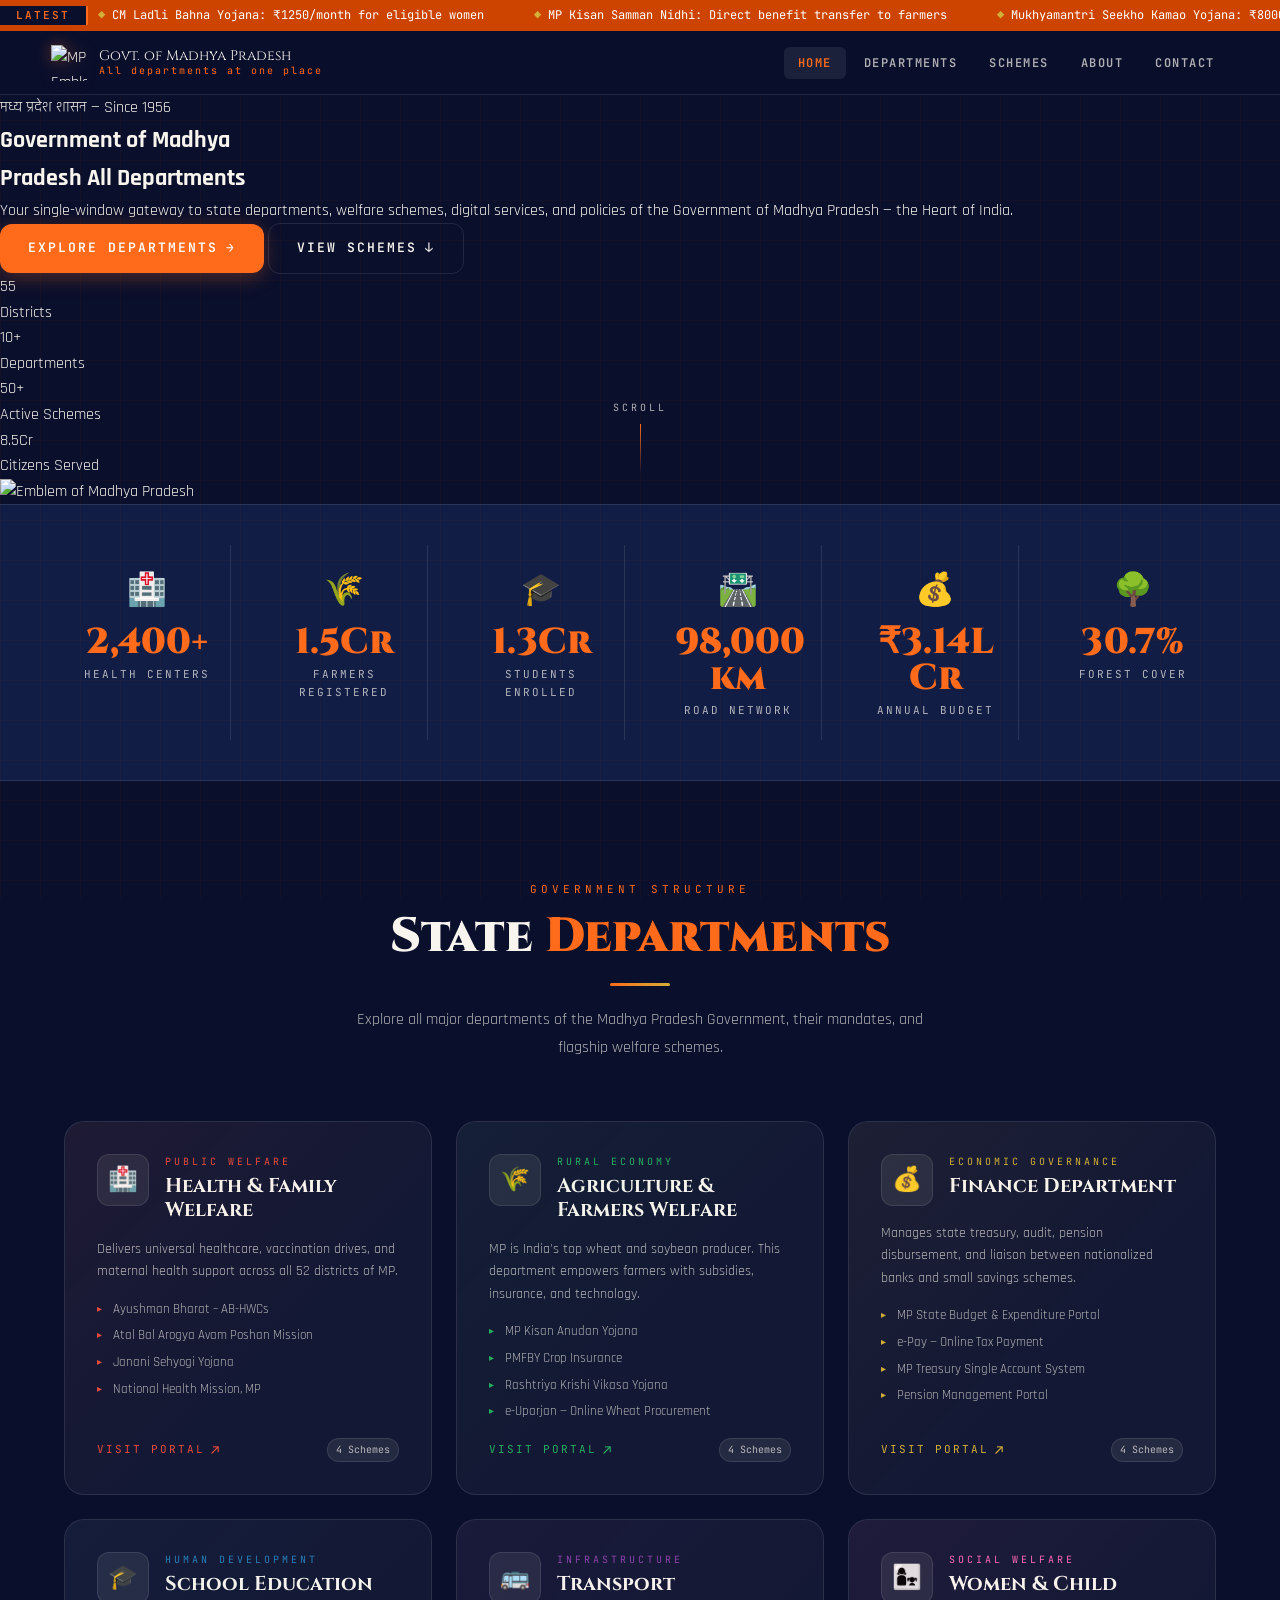
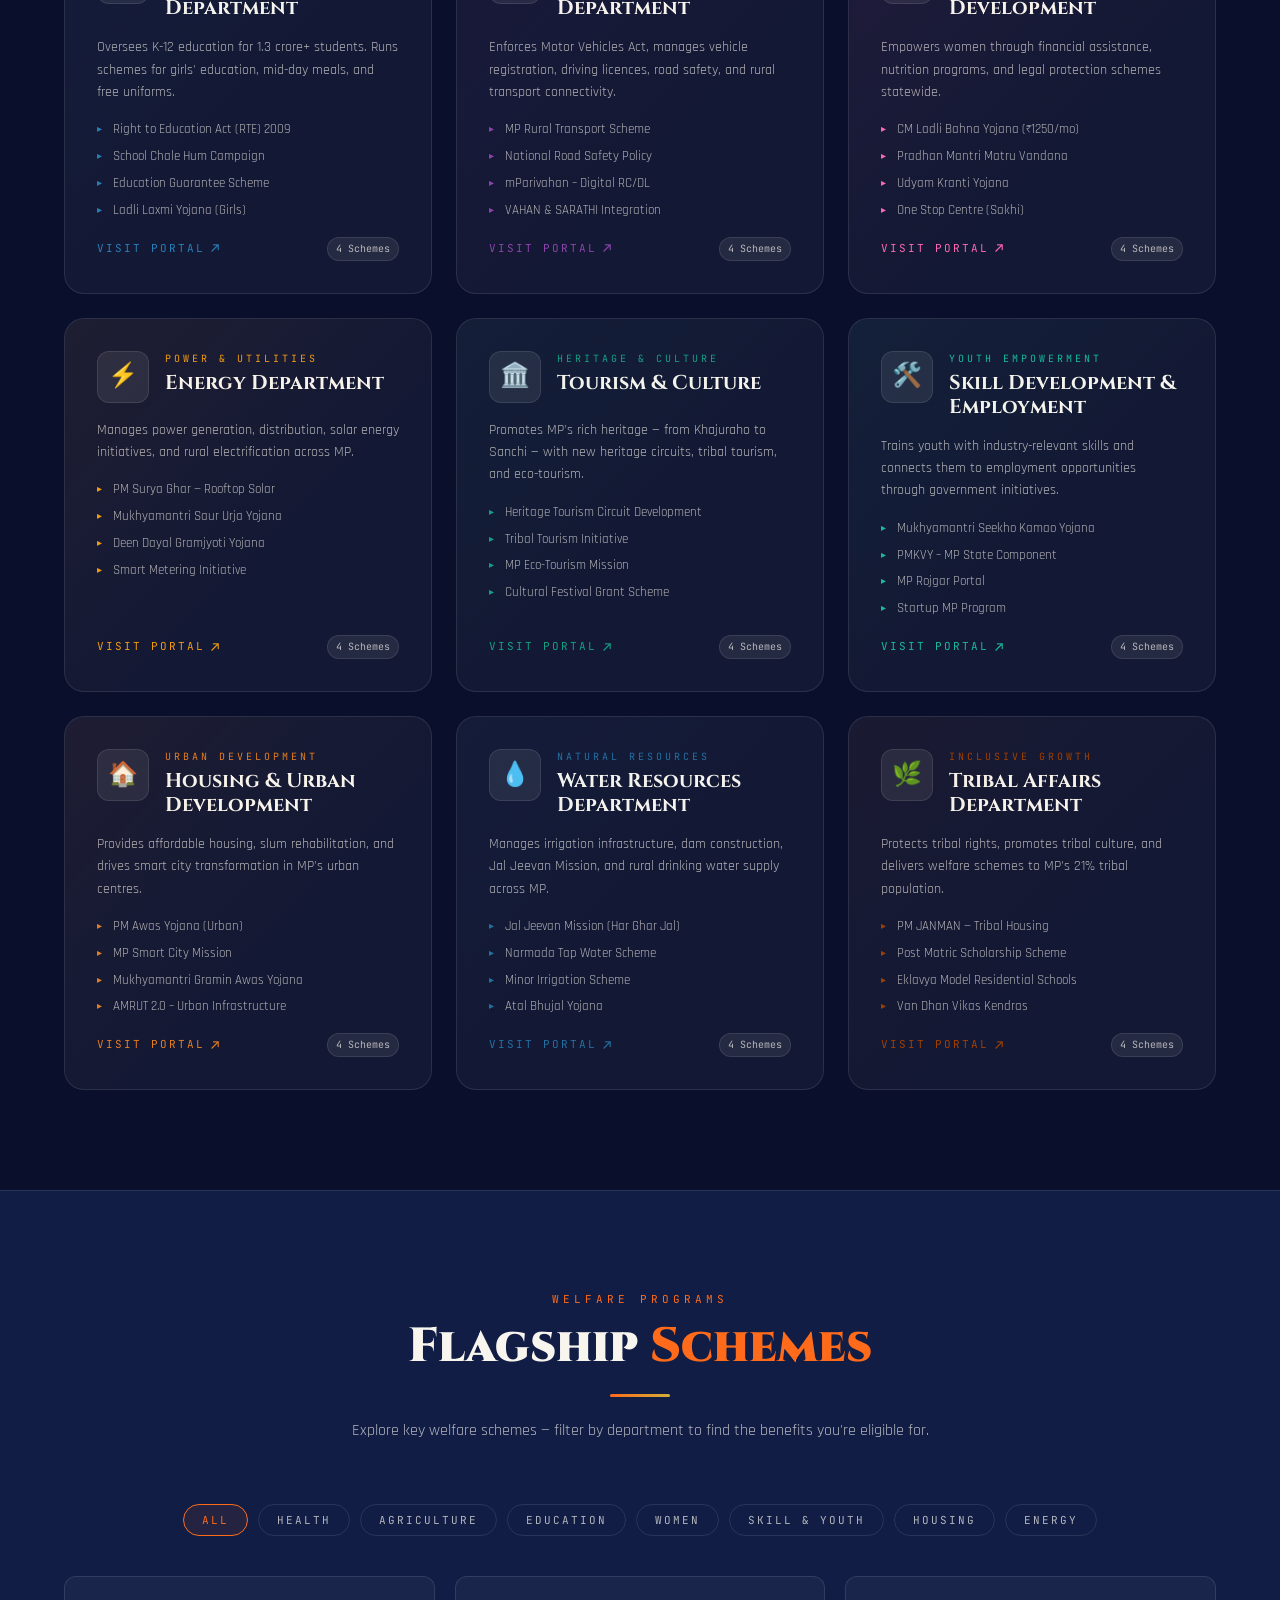
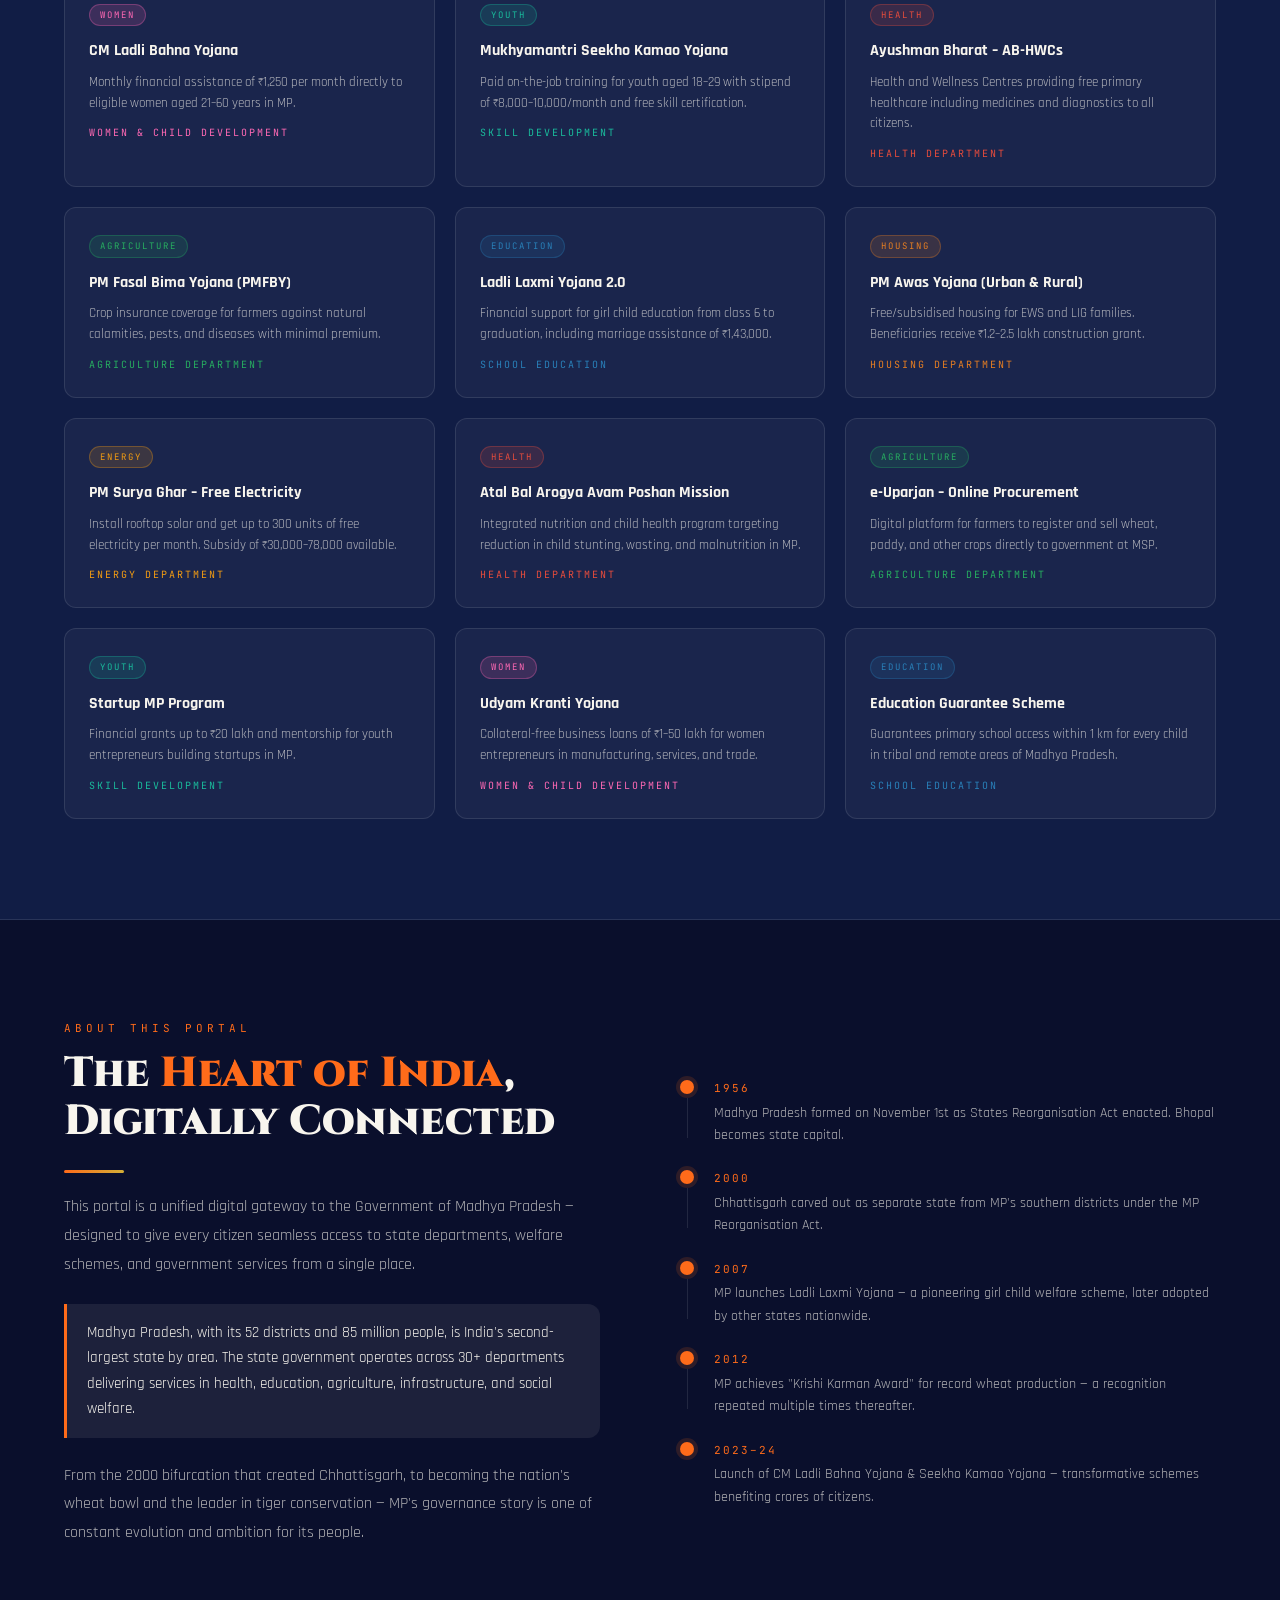
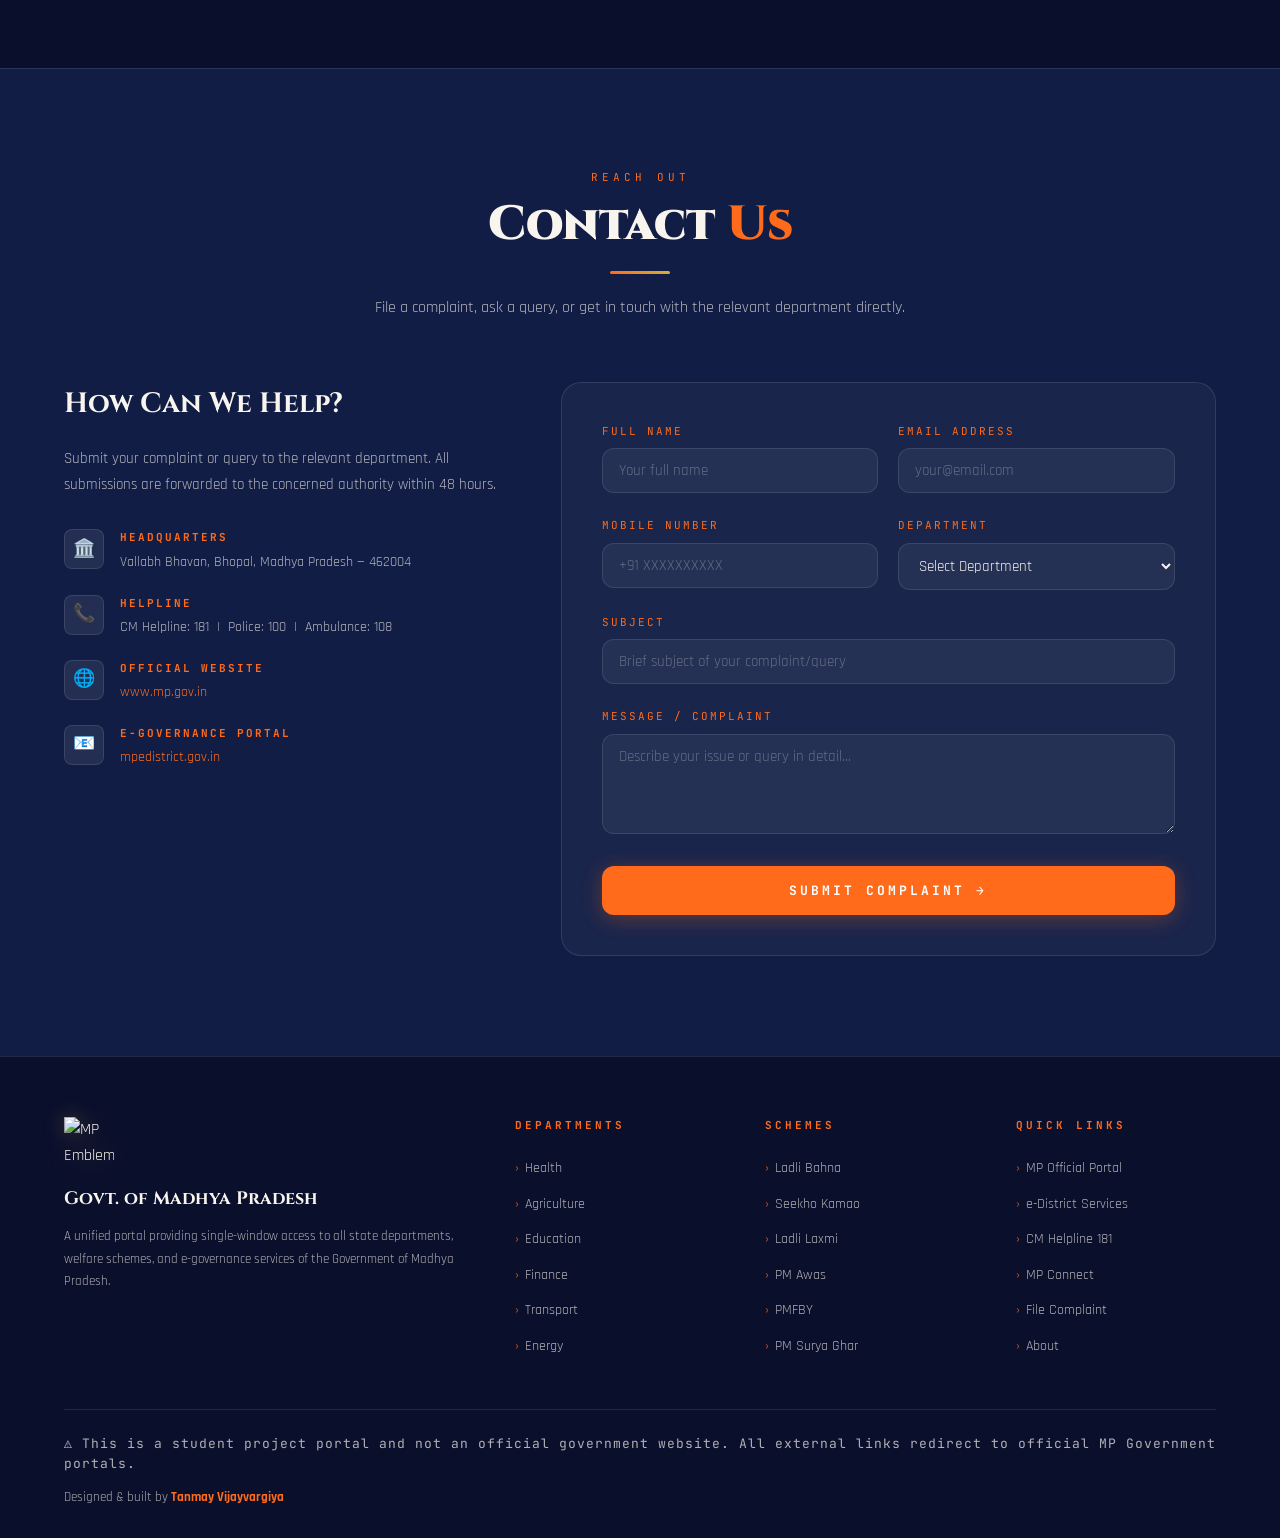
==== commit ba43c955: "Update index.html" ====
--- a/index.html
+++ b/index.html
@@ -6,7 +6,7 @@
   <title>All Government Departments of Madhya Pradesh</title>
   <link rel="preconnect" href="https://fonts.googleapis.com">
   <link href="https://fonts.googleapis.com/css2?family=Rajdhani:wght@400;500;600;700&family=Noto+Serif+Devanagari:wght@400;700&family=JetBrains+Mono:wght@400;600&family=Cinzel:wght@700;900&display=swap" rel="stylesheet">
-  <link rel="stylesheet" href="claude_CSS_style.css">
+  <link rel="stylesheet" href="Final_CSS_style.css">
 </head>
 <body>
 
--- a/Final_CSS_style.css
+++ b/Final_CSS_style.css
@@ -0,0 +1,1164 @@
+/* ============================================================
+   MP GOVERNMENT PORTAL — STYLESHEET
+   By Tanmay Vijayvargiya
+============================================================ */
+
+:root {
+  --saffron: #FF6B1A;
+  --saffron-light: #FF8C42;
+  --saffron-dark: #CC4400;
+  --deep-navy: #0A0F2C;
+  --navy: #0D1635;
+  --navy-mid: #111D45;
+  --navy-light: #1A2B5A;
+  --gold: #D4AF37;
+  --gold-light: #F0D060;
+  --gold-dim: #8B7520;
+  --white: #F8F5EE;
+  --white-dim: rgba(248,245,238,0.7);
+  --white-ghost: rgba(248,245,238,0.08);
+  --green: #00A86B;
+  --green-light: #00D084;
+  --red: #C0392B;
+  --glass: rgba(255,255,255,0.04);
+  --glass-border: rgba(255,255,255,0.10);
+  --glass-hover: rgba(255,255,255,0.08);
+  --radius: 12px;
+  --radius-lg: 20px;
+  --transition: 0.35s cubic-bezier(0.4,0,0.2,1);
+  --font-display: 'Cinzel', serif;
+  --font-body: 'Rajdhani', sans-serif;
+  --font-mono: 'JetBrains Mono', monospace;
+}
+
+/* ============================================================
+   RESET & BASE
+============================================================ */
+*, *::before, *::after { box-sizing: border-box; margin: 0; padding: 0; }
+html { scroll-behavior: smooth; }
+body {
+  font-family: var(--font-body);
+  background-color: var(--deep-navy);
+  color: var(--white);
+  overflow-x: hidden;
+  line-height: 1.6;
+}
+a { color: inherit; text-decoration: none; }
+img { max-width: 100%; display: block; }
+
+/* ============================================================
+   SCROLLBAR
+============================================================ */
+::-webkit-scrollbar { width: 6px; }
+::-webkit-scrollbar-track { background: var(--deep-navy); }
+::-webkit-scrollbar-thumb { background: var(--saffron); border-radius: 3px; }
+
+/* ============================================================
+   BACKGROUND GRID TEXTURE
+============================================================ */
+body::before {
+  content: '';
+  position: fixed;
+  inset: 0;
+  background-image:
+    linear-gradient(rgba(255,107,26,0.03) 1px, transparent 1px),
+    linear-gradient(90deg, rgba(255,107,26,0.03) 1px, transparent 1px);
+  background-size: 40px 40px;
+  pointer-events: none;
+  z-index: 0;
+}
+
+/* ============================================================
+   LOADER
+============================================================ */
+#loader {
+  position: fixed; inset: 0;
+  background: var(--deep-navy);
+  display: flex; flex-direction: column;
+  align-items: center; justify-content: center;
+  z-index: 9999;
+  transition: opacity 0.6s ease, visibility 0.6s ease;
+}
+#loader.hidden { opacity: 0; visibility: hidden; }
+.loader-emblem {
+  width: 80px; height: 80px;
+  border: 3px solid var(--glass-border);
+  border-top-color: var(--saffron);
+  border-radius: 50%;
+  animation: spin 1s linear infinite;
+}
+.loader-text {
+  margin-top: 20px;
+  font-family: var(--font-mono);
+  font-size: 13px;
+  color: var(--saffron);
+  letter-spacing: 4px;
+  text-transform: uppercase;
+  animation: pulse 1.5s ease-in-out infinite;
+}
+@keyframes spin { to { transform: rotate(360deg); } }
+@keyframes pulse { 0%,100% { opacity: 0.4; } 50% { opacity: 1; } }
+
+/* ============================================================
+   TOPBAR (ticker)
+============================================================ */
+.topbar {
+  background: var(--saffron-dark);
+  padding: 6px 0;
+  overflow: hidden;
+  position: relative;
+  z-index: 100;
+}
+.ticker-wrap {
+  display: flex;
+  overflow: hidden;
+}
+.ticker-label {
+  flex-shrink: 0;
+  background: var(--deep-navy);
+  color: var(--saffron);
+  font-family: var(--font-mono);
+  font-size: 11px;
+  font-weight: 600;
+  letter-spacing: 2px;
+  padding: 0 16px;
+  display: flex;
+  align-items: center;
+  white-space: nowrap;
+  border-right: 2px solid var(--saffron);
+  opacity: 1;
+  position: relative;
+  z-index: 1;
+}
+.ticker-content {
+  display: flex;
+  animation: ticker 35s linear infinite;
+  white-space: nowrap;
+}
+.ticker-content span {
+  font-family: var(--font-mono);
+  font-size: 12px;
+  color: #fff;
+  padding: 0 40px 0 10px;
+}
+.ticker-content span::before { content: '◆  '; color: var(--gold); }
+@keyframes ticker { 0% { transform: translateX(0); } 100% { transform: translateX(-50%); } }
+
+/* ============================================================
+   NAVBAR
+============================================================ */
+.navbar {
+  position: sticky;
+  top: 0;
+  z-index: 500;
+  background: rgba(10,15,44,0.92);
+  backdrop-filter: blur(20px);
+  -webkit-backdrop-filter: blur(20px);
+  border-bottom: 1px solid var(--glass-border);
+  padding: 0 clamp(16px, 4vw, 60px);
+  display: flex;
+  align-items: center;
+  justify-content: space-between;
+  gap: 20px;
+  height: 64px;
+  transition: var(--transition);
+}
+.navbar.scrolled {
+  background: rgba(10,15,44,0.98);
+  box-shadow: 0 4px 30px rgba(0,0,0,0.4);
+}
+.nav-brand {
+  display: flex;
+  align-items: center;
+  gap: 12px;
+  flex-shrink: 0;
+}
+.nav-brand img {
+  width: 36px;
+  height: 36px;
+  object-fit: contain;
+  filter: drop-shadow(0 0 8px rgba(255,107,26,0.4));
+}
+.nav-brand-text {
+  font-family: var(--font-display);
+  font-size: 14px;
+  color: var(--white);
+  line-height: 1.2;
+}
+.nav-brand-text span {
+  display: block;
+  font-size: 10px;
+  color: var(--saffron);
+  font-family: var(--font-mono);
+  letter-spacing: 2px;
+  font-weight: 400;
+}
+.nav-links {
+  display: flex;
+  align-items: center;
+  gap: 4px;
+  list-style: none;
+}
+.nav-links a {
+  font-family: var(--font-mono);
+  font-size: 12px;
+  font-weight: 600;
+  letter-spacing: 1.5px;
+  text-transform: uppercase;
+  padding: 8px 14px;
+  border-radius: 6px;
+  color: var(--white-dim);
+  transition: var(--transition);
+  position: relative;
+}
+.nav-links a::after {
+  content: '';
+  position: absolute;
+  bottom: 4px; left: 14px; right: 14px;
+  height: 1px;
+  background: var(--saffron);
+  transform: scaleX(0);
+  transition: var(--transition);
+}
+.nav-links a:hover { color: var(--white); }
+.nav-links a:hover::after { transform: scaleX(1); }
+.nav-links a.active {
+  color: var(--saffron);
+  background: var(--white-ghost);
+}
+.hamburger {
+  display: none;
+  flex-direction: column;
+  gap: 5px;
+  cursor: pointer;
+  padding: 8px;
+  border: 1px solid var(--glass-border);
+  border-radius: 6px;
+  background: transparent;
+}
+.hamburger span {
+  width: 22px; height: 2px;
+  background: var(--white);
+  border-radius: 2px;
+  transition: var(--transition);
+  display: block;
+}
+.hamburger.open span:nth-child(1) { transform: rotate(45deg) translate(5px,5px); }
+.hamburger.open span:nth-child(2) { opacity: 0; }
+.hamburger.open span:nth-child(3) { transform: rotate(-45deg) translate(5px,-5px); }
+
+/* Mobile nav drawer */
+.nav-drawer {
+  display: none;
+  position: fixed;
+  top: 64px; left: 0; right: 0;
+  background: rgba(10,15,44,0.98);
+  backdrop-filter: blur(20px);
+  border-bottom: 1px solid var(--glass-border);
+  padding: 20px;
+  z-index: 499;
+  flex-direction: column;
+  gap: 4px;
+}
+.nav-drawer.open { display: flex; }
+.nav-drawer a {
+  font-family: var(--font-mono);
+  font-size: 13px;
+  font-weight: 600;
+  letter-spacing: 2px;
+  text-transform: uppercase;
+  color: var(--white-dim);
+  padding: 12px 16px;
+  border-radius: 6px;
+  border: 1px solid var(--glass-border);
+  transition: var(--transition);
+}
+.nav-drawer a:hover { color: var(--saffron); border-color: var(--saffron); }
+
+/* ============================================================
+   HOME SECTION
+============================================================ */
+.home {
+  position: relative;
+  min-height: 100vh;
+  display: flex;
+  align-items: center;
+  overflow: hidden;
+  padding: clamp(80px,10vw,120px) clamp(20px,5vw,80px) 60px;
+}
+.home-bg {
+  position: absolute; inset: 0;
+  background:
+    radial-gradient(ellipse 60% 80% at 70% 50%, rgba(255,107,26,0.08) 0%, transparent 60%),
+    radial-gradient(ellipse 40% 60% at 20% 30%, rgba(212,175,55,0.05) 0%, transparent 50%),
+    radial-gradient(ellipse 80% 100% at 50% 100%, rgba(0,168,107,0.04) 0%, transparent 60%),
+    linear-gradient(135deg, #0A0F2C 0%, #0D1635 50%, #0A0F2C 100%);
+  z-index: 0;
+}
+.home-orb {
+  position: absolute;
+  border-radius: 50%;
+  filter: blur(60px);
+  opacity: 0.15;
+  pointer-events: none;
+  animation: orbFloat 8s ease-in-out infinite;
+}
+.home-orb-1 { width: 500px; height: 500px; background: var(--saffron); top: -100px; right: -100px; animation-delay: 0s; }
+.home-orb-2 { width: 300px; height: 300px; background: var(--gold); bottom: -50px; left: 10%; animation-delay: 3s; }
+.home-orb-3 { width: 200px; height: 200px; background: var(--green); top: 40%; left: 40%; animation-delay: 5s; }
+@keyframes orbFloat {
+  0%,100% { transform: translateY(0) scale(1); }
+  50% { transform: translateY(-30px) scale(1.05); }
+}
+.home-content {
+  position: relative;
+  z-index: 1;
+  display: grid;
+  grid-template-columns: 1fr auto;
+  gap: 60px;
+  align-items: center;
+  width: 100%;
+  max-width: 1400px;
+  margin: 0 auto;
+}
+.home-text { max-width: 700px; }
+.home-eyebrow {
+  font-family: var(--font-mono);
+  font-size: 12px;
+  letter-spacing: 4px;
+  text-transform: uppercase;
+  color: var(--saffron);
+  margin-bottom: 20px;
+  display: flex;
+  align-items: center;
+  gap: 12px;
+  opacity: 0;
+  animation: fadeUp 0.8s ease 0.3s forwards;
+}
+.home-eyebrow::before {
+  content: '';
+  display: inline-block;
+  width: 40px; height: 1px;
+  background: var(--saffron);
+}
+.home-title {
+  font-family: var(--font-display);
+  font-size: clamp(36px, 6vw, 76px);
+  font-weight: 900;
+  line-height: 1.05;
+  letter-spacing: -1px;
+  margin-bottom: 28px;
+  opacity: 0;
+  animation: fadeUp 0.8s ease 0.5s forwards;
+}
+.home-title .line-saffron { color: var(--saffron); display: block; }
+.home-title .line-gold { color: var(--gold); display: block; }
+.home-subtitle {
+  font-size: 18px;
+  font-weight: 500;
+  color: var(--white-dim);
+  max-width: 560px;
+  line-height: 1.7;
+  margin-bottom: 40px;
+  opacity: 0;
+  animation: fadeUp 0.8s ease 0.7s forwards;
+}
+.home-actions {
+  display: flex;
+  gap: 16px;
+  flex-wrap: wrap;
+  opacity: 0;
+  animation: fadeUp 0.8s ease 0.9s forwards;
+}
+.btn-primary {
+  background: var(--saffron);
+  color: #fff;
+  font-family: var(--font-mono);
+  font-size: 13px;
+  font-weight: 600;
+  letter-spacing: 2px;
+  text-transform: uppercase;
+  padding: 14px 28px;
+  border-radius: var(--radius);
+  border: none;
+  cursor: pointer;
+  transition: var(--transition);
+  display: inline-flex;
+  align-items: center;
+  gap: 8px;
+  box-shadow: 0 4px 20px rgba(255,107,26,0.3);
+}
+.btn-primary:hover {
+  background: var(--saffron-light);
+  transform: translateY(-2px);
+  box-shadow: 0 8px 30px rgba(255,107,26,0.5);
+}
+.btn-outline {
+  background: transparent;
+  color: var(--white);
+  font-family: var(--font-mono);
+  font-size: 13px;
+  font-weight: 600;
+  letter-spacing: 2px;
+  text-transform: uppercase;
+  padding: 14px 28px;
+  border-radius: var(--radius);
+  border: 1px solid var(--glass-border);
+  cursor: pointer;
+  transition: var(--transition);
+  display: inline-flex;
+  align-items: center;
+  gap: 8px;
+}
+.btn-outline:hover {
+  border-color: var(--saffron);
+  color: var(--saffron);
+  background: var(--white-ghost);
+}
+.home-emblem {
+  opacity: 0;
+  animation: fadeIn 1.2s ease 0.6s forwards;
+  display: flex;
+  flex-direction: column;
+  align-items: center;
+  gap: 16px;
+}
+.home-emblem img {
+  width: clamp(120px, 15vw, 200px);
+  filter: drop-shadow(0 0 30px rgba(212,175,55,0.5));
+  animation: emblemPulse 4s ease-in-out infinite;
+}
+@keyframes emblemPulse {
+  0%,100% { filter: drop-shadow(0 0 20px rgba(212,175,55,0.4)); }
+  50% { filter: drop-shadow(0 0 50px rgba(212,175,55,0.8)); }
+}
+.home-stat-row {
+  display: flex;
+  gap: 30px;
+  margin-top: 50px;
+  opacity: 0;
+  animation: fadeUp 0.8s ease 1.1s forwards;
+}
+.home-stat { text-align: center; }
+.home-stat-num {
+  font-family: var(--font-display);
+  font-size: 28px;
+  color: var(--saffron);
+  font-weight: 900;
+}
+.home-stat-label {
+  font-family: var(--font-mono);
+  font-size: 10px;
+  letter-spacing: 2px;
+  color: var(--white-dim);
+  text-transform: uppercase;
+}
+.scroll-indicator {
+  position: absolute;
+  bottom: 30px;
+  left: 50%;
+  transform: translateX(-50%);
+  display: flex;
+  flex-direction: column;
+  align-items: center;
+  gap: 8px;
+  opacity: 0;
+  animation: fadeIn 1s ease 1.5s forwards;
+  z-index: 1;
+}
+.scroll-indicator span {
+  font-family: var(--font-mono);
+  font-size: 10px;
+  letter-spacing: 3px;
+  color: var(--white-dim);
+}
+.scroll-line {
+  width: 1px; height: 50px;
+  background: linear-gradient(to bottom, var(--saffron), transparent);
+  animation: scrollLine 2s ease-in-out infinite;
+}
+@keyframes scrollLine {
+  0% { transform: scaleY(0); transform-origin: top; opacity: 1; }
+  50% { transform: scaleY(1); transform-origin: top; opacity: 1; }
+  100% { transform: scaleY(1); transform-origin: bottom; opacity: 0; }
+}
+@keyframes fadeUp {
+  from { opacity: 0; transform: translateY(24px); }
+  to { opacity: 1; transform: translateY(0); }
+}
+@keyframes fadeIn {
+  from { opacity: 0; }
+  to { opacity: 1; }
+}
+
+/* ============================================================
+   SECTIONS COMMON
+============================================================ */
+section {
+  position: relative;
+  z-index: 1;
+}
+.section-container {
+  max-width: 1400px;
+  margin: 0 auto;
+  padding: 0 clamp(20px, 5vw, 80px);
+}
+.section-header {
+  text-align: center;
+  margin-bottom: 60px;
+}
+.section-tag {
+  font-family: var(--font-mono);
+  font-size: 11px;
+  letter-spacing: 4px;
+  text-transform: uppercase;
+  color: var(--saffron);
+  margin-bottom: 12px;
+  display: block;
+}
+.section-title {
+  font-family: var(--font-display);
+  font-size: clamp(28px, 4vw, 48px);
+  font-weight: 900;
+  line-height: 1.1;
+}
+.section-title em {
+  color: var(--saffron);
+  font-style: normal;
+}
+.section-subtitle {
+  font-size: 16px;
+  color: var(--white-dim);
+  max-width: 600px;
+  margin: 16px auto 0;
+  line-height: 1.7;
+}
+.divider {
+  width: 60px; height: 3px;
+  background: linear-gradient(90deg, var(--saffron), var(--gold));
+  margin: 20px auto;
+  border-radius: 2px;
+}
+
+/* ============================================================
+   STATS BAR
+============================================================ */
+.stats-bar {
+  background: var(--navy-mid);
+  border-top: 1px solid var(--glass-border);
+  border-bottom: 1px solid var(--glass-border);
+  padding: 40px clamp(20px,5vw,80px);
+}
+.stats-grid {
+  max-width: 1400px;
+  margin: 0 auto;
+  display: grid;
+  grid-template-columns: repeat(auto-fit, minmax(160px, 1fr));
+  gap: 30px;
+}
+.stat-card {
+  text-align: center;
+  padding: 20px;
+  border-right: 1px solid var(--glass-border);
+}
+.stat-card:last-child { border-right: none; }
+.stat-icon {
+  font-size: 32px;
+  margin-bottom: 8px;
+}
+.stat-num {
+  font-family: var(--font-display);
+  font-size: 36px;
+  font-weight: 900;
+  color: var(--saffron);
+  line-height: 1;
+}
+.stat-label {
+  font-family: var(--font-mono);
+  font-size: 11px;
+  letter-spacing: 2px;
+  color: var(--white-dim);
+  text-transform: uppercase;
+  margin-top: 6px;
+}
+
+/* ============================================================
+   DEPARTMENTS
+============================================================ */
+.departments-section {
+  padding: 100px 0;
+}
+.dept-grid {
+  display: grid;
+  grid-template-columns: repeat(auto-fill, minmax(320px, 1fr));
+  gap: 24px;
+}
+.dept-card {
+  background: var(--glass);
+  border: 1px solid var(--glass-border);
+  border-radius: var(--radius-lg);
+  padding: 32px;
+  cursor: pointer;
+  transition: var(--transition);
+  position: relative;
+  overflow: hidden;
+  display: flex;
+  flex-direction: column;
+  gap: 16px;
+}
+.dept-card::before {
+  content: '';
+  position: absolute;
+  inset: 0;
+  background: linear-gradient(135deg, var(--card-color, var(--saffron)) 0%, transparent 60%);
+  opacity: 0.05;
+  transition: var(--transition);
+  pointer-events: none;
+}
+.dept-card::after {
+  content: '';
+  position: absolute;
+  top: 0; left: 0; right: 0;
+  height: 3px;
+  background: var(--card-color, var(--saffron));
+  transform: scaleX(0);
+  transform-origin: left;
+  transition: var(--transition);
+}
+.dept-card:hover {
+  border-color: var(--card-color, var(--saffron));
+  transform: translateY(-6px);
+  box-shadow: 0 20px 60px rgba(0,0,0,0.3);
+}
+.dept-card:hover::before { opacity: 0.1; }
+.dept-card:hover::after { transform: scaleX(1); }
+.dept-card-header {
+  display: flex;
+  align-items: flex-start;
+  gap: 16px;
+}
+.dept-icon-wrap {
+  width: 52px; height: 52px;
+  border-radius: 12px;
+  background: var(--white-ghost);
+  border: 1px solid var(--glass-border);
+  display: flex;
+  align-items: center;
+  justify-content: center;
+  font-size: 24px;
+  flex-shrink: 0;
+  transition: var(--transition);
+}
+.dept-card:hover .dept-icon-wrap {
+  background: var(--card-color, var(--saffron));
+  border-color: transparent;
+}
+.dept-card-tag {
+  font-family: var(--font-mono);
+  font-size: 10px;
+  letter-spacing: 3px;
+  text-transform: uppercase;
+  color: var(--card-color, var(--saffron));
+  margin-bottom: 4px;
+}
+.dept-card-name {
+  font-family: var(--font-display);
+  font-size: 20px;
+  font-weight: 700;
+  line-height: 1.2;
+  color: var(--white);
+}
+.dept-card-desc {
+  font-size: 14px;
+  color: var(--white-dim);
+  line-height: 1.6;
+}
+.dept-schemes {
+  list-style: none;
+  display: flex;
+  flex-direction: column;
+  gap: 6px;
+}
+.dept-schemes li {
+  font-size: 13px;
+  color: var(--white-dim);
+  padding-left: 16px;
+  position: relative;
+}
+.dept-schemes li::before {
+  content: '▸';
+  position: absolute;
+  left: 0;
+  color: var(--card-color, var(--saffron));
+  font-size: 10px;
+  top: 2px;
+}
+.dept-card-footer {
+  margin-top: auto;
+  display: flex;
+  align-items: center;
+  justify-content: space-between;
+}
+.dept-link {
+  font-family: var(--font-mono);
+  font-size: 11px;
+  letter-spacing: 2px;
+  text-transform: uppercase;
+  color: var(--card-color, var(--saffron));
+  display: inline-flex;
+  align-items: center;
+  gap: 6px;
+  transition: var(--transition);
+}
+.dept-link:hover { gap: 10px; }
+.dept-link-arrow { font-size: 14px; }
+.dept-schemes-count {
+  font-family: var(--font-mono);
+  font-size: 10px;
+  background: var(--white-ghost);
+  border: 1px solid var(--glass-border);
+  color: var(--white-dim);
+  padding: 3px 8px;
+  border-radius: 20px;
+}
+
+/* ============================================================
+   SCHEME EXPLORER
+============================================================ */
+.schemes-section {
+  padding: 100px 0;
+  background: var(--navy-mid);
+  border-top: 1px solid var(--glass-border);
+  border-bottom: 1px solid var(--glass-border);
+}
+.filter-bar {
+  display: flex;
+  gap: 10px;
+  flex-wrap: wrap;
+  justify-content: center;
+  margin-bottom: 40px;
+}
+.filter-btn {
+  font-family: var(--font-mono);
+  font-size: 11px;
+  letter-spacing: 2px;
+  text-transform: uppercase;
+  padding: 8px 18px;
+  border-radius: 30px;
+  border: 1px solid var(--glass-border);
+  background: transparent;
+  color: var(--white-dim);
+  cursor: pointer;
+  transition: var(--transition);
+}
+.filter-btn:hover,
+.filter-btn.active {
+  border-color: var(--saffron);
+  color: var(--saffron);
+  background: rgba(255,107,26,0.08);
+}
+.schemes-grid {
+  display: grid;
+  grid-template-columns: repeat(auto-fill, minmax(280px, 1fr));
+  gap: 20px;
+}
+.scheme-card {
+  background: var(--glass);
+  border: 1px solid var(--glass-border);
+  border-radius: var(--radius);
+  padding: 24px;
+  transition: var(--transition);
+  position: relative;
+}
+.scheme-card.hidden { display: none; }
+.scheme-card:hover {
+  border-color: var(--saffron);
+  transform: translateY(-4px);
+}
+.scheme-badge {
+  display: inline-block;
+  font-family: var(--font-mono);
+  font-size: 9px;
+  letter-spacing: 2px;
+  text-transform: uppercase;
+  padding: 3px 10px;
+  border-radius: 20px;
+  margin-bottom: 12px;
+}
+.scheme-name {
+  font-family: var(--font-body);
+  font-size: 16px;
+  font-weight: 700;
+  color: var(--white);
+  margin-bottom: 8px;
+}
+.scheme-desc {
+  font-size: 13px;
+  color: var(--white-dim);
+  line-height: 1.6;
+}
+.scheme-dept-tag {
+  margin-top: 12px;
+  font-family: var(--font-mono);
+  font-size: 10px;
+  letter-spacing: 2px;
+  text-transform: uppercase;
+}
+
+/* ============================================================
+   ABOUT SECTION
+============================================================ */
+.about-section {
+  padding: 100px 0;
+}
+.about-grid {
+  display: grid;
+  grid-template-columns: 1fr 1fr;
+  gap: 80px;
+  align-items: center;
+}
+.about-text h2 {
+  font-family: var(--font-display);
+  font-size: clamp(28px, 4vw, 42px);
+  font-weight: 900;
+  line-height: 1.15;
+  margin-bottom: 24px;
+}
+.about-text h2 em { color: var(--saffron); font-style: normal; }
+.about-text p {
+  font-size: 16px;
+  color: var(--white-dim);
+  line-height: 1.8;
+  margin-bottom: 20px;
+}
+.highlight-box {
+  border-left: 3px solid var(--saffron);
+  padding: 16px 20px;
+  background: var(--white-ghost);
+  border-radius: 0 var(--radius) var(--radius) 0;
+  margin: 24px 0;
+  font-size: 15px;
+  color: var(--white);
+  line-height: 1.7;
+}
+.timeline {
+  display: flex;
+  flex-direction: column;
+  gap: 24px;
+}
+.timeline-item {
+  display: flex;
+  gap: 20px;
+  align-items: flex-start;
+}
+.timeline-dot-wrap {
+  display: flex;
+  flex-direction: column;
+  align-items: center;
+  flex-shrink: 0;
+}
+.timeline-dot {
+  width: 14px; height: 14px;
+  border-radius: 50%;
+  background: var(--saffron);
+  box-shadow: 0 0 0 4px rgba(255,107,26,0.15);
+  flex-shrink: 0;
+}
+.timeline-line {
+  width: 1px;
+  flex: 1;
+  min-height: 40px;
+  background: var(--glass-border);
+  margin-top: 4px;
+}
+.timeline-year {
+  font-family: var(--font-mono);
+  font-size: 11px;
+  color: var(--saffron);
+  letter-spacing: 2px;
+  margin-bottom: 4px;
+}
+.timeline-text {
+  font-size: 14px;
+  color: var(--white-dim);
+  line-height: 1.6;
+}
+
+/* ============================================================
+   CONTACT SECTION
+============================================================ */
+.contact-section {
+  padding: 100px 0;
+  background: var(--navy-mid);
+  border-top: 1px solid var(--glass-border);
+}
+.contact-grid {
+  display: grid;
+  grid-template-columns: 1fr 1.5fr;
+  gap: 60px;
+  align-items: start;
+}
+.contact-info h3 {
+  font-family: var(--font-display);
+  font-size: 28px;
+  font-weight: 700;
+  margin-bottom: 20px;
+}
+.contact-info p {
+  font-size: 15px;
+  color: var(--white-dim);
+  line-height: 1.7;
+  margin-bottom: 32px;
+}
+.contact-item {
+  display: flex;
+  gap: 16px;
+  align-items: flex-start;
+  margin-bottom: 20px;
+}
+.contact-item-icon {
+  width: 40px; height: 40px;
+  background: var(--white-ghost);
+  border: 1px solid var(--glass-border);
+  border-radius: 8px;
+  display: flex;
+  align-items: center;
+  justify-content: center;
+  font-size: 18px;
+  flex-shrink: 0;
+}
+.contact-item-text strong {
+  font-family: var(--font-mono);
+  font-size: 11px;
+  letter-spacing: 2px;
+  text-transform: uppercase;
+  color: var(--saffron);
+  display: block;
+  margin-bottom: 2px;
+}
+.contact-item-text span {
+  font-size: 14px;
+  color: var(--white-dim);
+}
+.contact-form {
+  background: var(--glass);
+  border: 1px solid var(--glass-border);
+  border-radius: var(--radius-lg);
+  padding: 40px;
+}
+.form-group {
+  margin-bottom: 24px;
+}
+.form-label {
+  display: block;
+  font-family: var(--font-mono);
+  font-size: 11px;
+  letter-spacing: 2px;
+  text-transform: uppercase;
+  color: var(--saffron);
+  margin-bottom: 8px;
+}
+.form-control {
+  width: 100%;
+  background: rgba(255,255,255,0.05);
+  border: 1px solid var(--glass-border);
+  border-radius: var(--radius);
+  padding: 12px 16px;
+  font-family: var(--font-body);
+  font-size: 15px;
+  color: var(--white);
+  outline: none;
+  transition: var(--transition);
+}
+.form-control::placeholder { color: rgba(248,245,238,0.3); }
+.form-control:focus {
+  border-color: var(--saffron);
+  background: rgba(255,107,26,0.05);
+}
+select.form-control option { background: var(--navy); color: var(--white); }
+textarea.form-control { resize: vertical; min-height: 100px; }
+.form-row { display: grid; grid-template-columns: 1fr 1fr; gap: 20px; }
+.form-submit {
+  width: 100%;
+  padding: 16px;
+  background: var(--saffron);
+  color: #fff;
+  font-family: var(--font-mono);
+  font-size: 13px;
+  font-weight: 700;
+  letter-spacing: 3px;
+  text-transform: uppercase;
+  border: none;
+  border-radius: var(--radius);
+  cursor: pointer;
+  transition: var(--transition);
+  box-shadow: 0 4px 20px rgba(255,107,26,0.3);
+}
+.form-submit:hover {
+  background: var(--saffron-light);
+  transform: translateY(-2px);
+  box-shadow: 0 8px 30px rgba(255,107,26,0.5);
+}
+.form-success {
+  display: none;
+  text-align: center;
+  padding: 20px;
+  border-radius: var(--radius);
+  background: rgba(0,168,107,0.1);
+  border: 1px solid var(--green);
+  color: var(--green-light);
+  font-family: var(--font-mono);
+  font-size: 13px;
+  letter-spacing: 1px;
+}
+
+/* ============================================================
+   FOOTER
+============================================================ */
+footer {
+  background: var(--deep-navy);
+  border-top: 1px solid var(--glass-border);
+  padding: 60px clamp(20px,5vw,80px) 30px;
+}
+.footer-grid {
+  max-width: 1400px;
+  margin: 0 auto;
+  display: grid;
+  grid-template-columns: 2fr 1fr 1fr 1fr;
+  gap: 50px;
+  margin-bottom: 50px;
+}
+.footer-brand img {
+  width: 50px;
+  margin-bottom: 16px;
+  filter: drop-shadow(0 0 10px rgba(212,175,55,0.3));
+}
+.footer-brand h3 {
+  font-family: var(--font-display);
+  font-size: 18px;
+  margin-bottom: 12px;
+}
+.footer-brand p {
+  font-size: 13px;
+  color: var(--white-dim);
+  line-height: 1.7;
+}
+.footer-col h4 {
+  font-family: var(--font-mono);
+  font-size: 11px;
+  letter-spacing: 3px;
+  text-transform: uppercase;
+  color: var(--saffron);
+  margin-bottom: 20px;
+}
+.footer-col ul {
+  list-style: none;
+  display: flex;
+  flex-direction: column;
+  gap: 10px;
+}
+.footer-col ul a {
+  font-size: 14px;
+  color: var(--white-dim);
+  transition: var(--transition);
+  display: inline-flex;
+  align-items: center;
+  gap: 6px;
+}
+.footer-col ul a:hover { color: var(--saffron); }
+.footer-col ul a::before { content: '›'; color: var(--saffron); }
+.footer-bottom {
+  max-width: 1400px;
+  margin: 0 auto;
+  border-top: 1px solid var(--glass-border);
+  padding-top: 24px;
+  display: flex;
+  align-items: center;
+  justify-content: space-between;
+  flex-wrap: wrap;
+  gap: 12px;
+}
+.footer-bottom p {
+  font-size: 13px;
+  color: var(--white-dim);
+}
+.footer-disclaimer {
+  font-family: var(--font-mono);
+  font-size: 11px;
+  color: rgba(255,107,26,0.6);
+  letter-spacing: 1px;
+}
+.footer-author {
+  font-size: 13px;
+  color: var(--white-dim);
+}
+.footer-author strong { color: var(--saffron); }
+
+/* ============================================================
+   BACK TO TOP
+============================================================ */
+#backToTop {
+  position: fixed;
+  bottom: 30px;
+  right: 30px;
+  width: 44px; height: 44px;
+  background: var(--saffron);
+  border: none;
+  border-radius: 50%;
+  color: #fff;
+  font-size: 18px;
+  cursor: pointer;
+  display: flex;
+  align-items: center;
+  justify-content: center;
+  opacity: 0;
+  pointer-events: none;
+  transition: var(--transition);
+  box-shadow: 0 4px 20px rgba(255,107,26,0.4);
+  z-index: 400;
+}
+#backToTop.visible { opacity: 1; pointer-events: auto; }
+#backToTop:hover { transform: scale(1.1); background: var(--saffron-light); }
+
+/* ============================================================
+   ANIMATIONS (Scroll reveal)
+============================================================ */
+.reveal {
+  opacity: 0;
+  transform: translateY(30px);
+  transition: opacity 0.7s ease, transform 0.7s ease;
+}
+.reveal.revealed {
+  opacity: 1;
+  transform: translateY(0);
+}
+
+/* ============================================================
+   RESPONSIVE
+============================================================ */
+@media (max-width: 1024px) {
+  .home-content { grid-template-columns: 1fr; }
+  .home-emblem { display: none; }
+  .about-grid { grid-template-columns: 1fr; gap: 50px; }
+  .contact-grid { grid-template-columns: 1fr; }
+  .footer-grid { grid-template-columns: 1fr 1fr; gap: 40px; }
+}
+@media (max-width: 768px) {
+  .nav-links { display: none; }
+  .hamburger { display: flex; }
+  .dept-grid { grid-template-columns: 1fr; }
+  .schemes-grid { grid-template-columns: 1fr; }
+  .form-row { grid-template-columns: 1fr; }
+  .stats-grid { grid-template-columns: 1fr 1fr; }
+  .stat-card { border-right: none; border-bottom: 1px solid var(--glass-border); }
+  .stat-card:last-child { border-bottom: none; }
+  .footer-grid { grid-template-columns: 1fr; }
+  .footer-bottom { flex-direction: column; text-align: center; }
+  .home-stat-row { gap: 20px; }
+}
+@media (max-width: 480px) {
+  .stats-grid { grid-template-columns: 1fr; }
+  .home-actions { flex-direction: column; }
+  .btn-primary, .btn-outline { text-align: center; justify-content: center; }
+  .contact-form { padding: 24px; }
+}
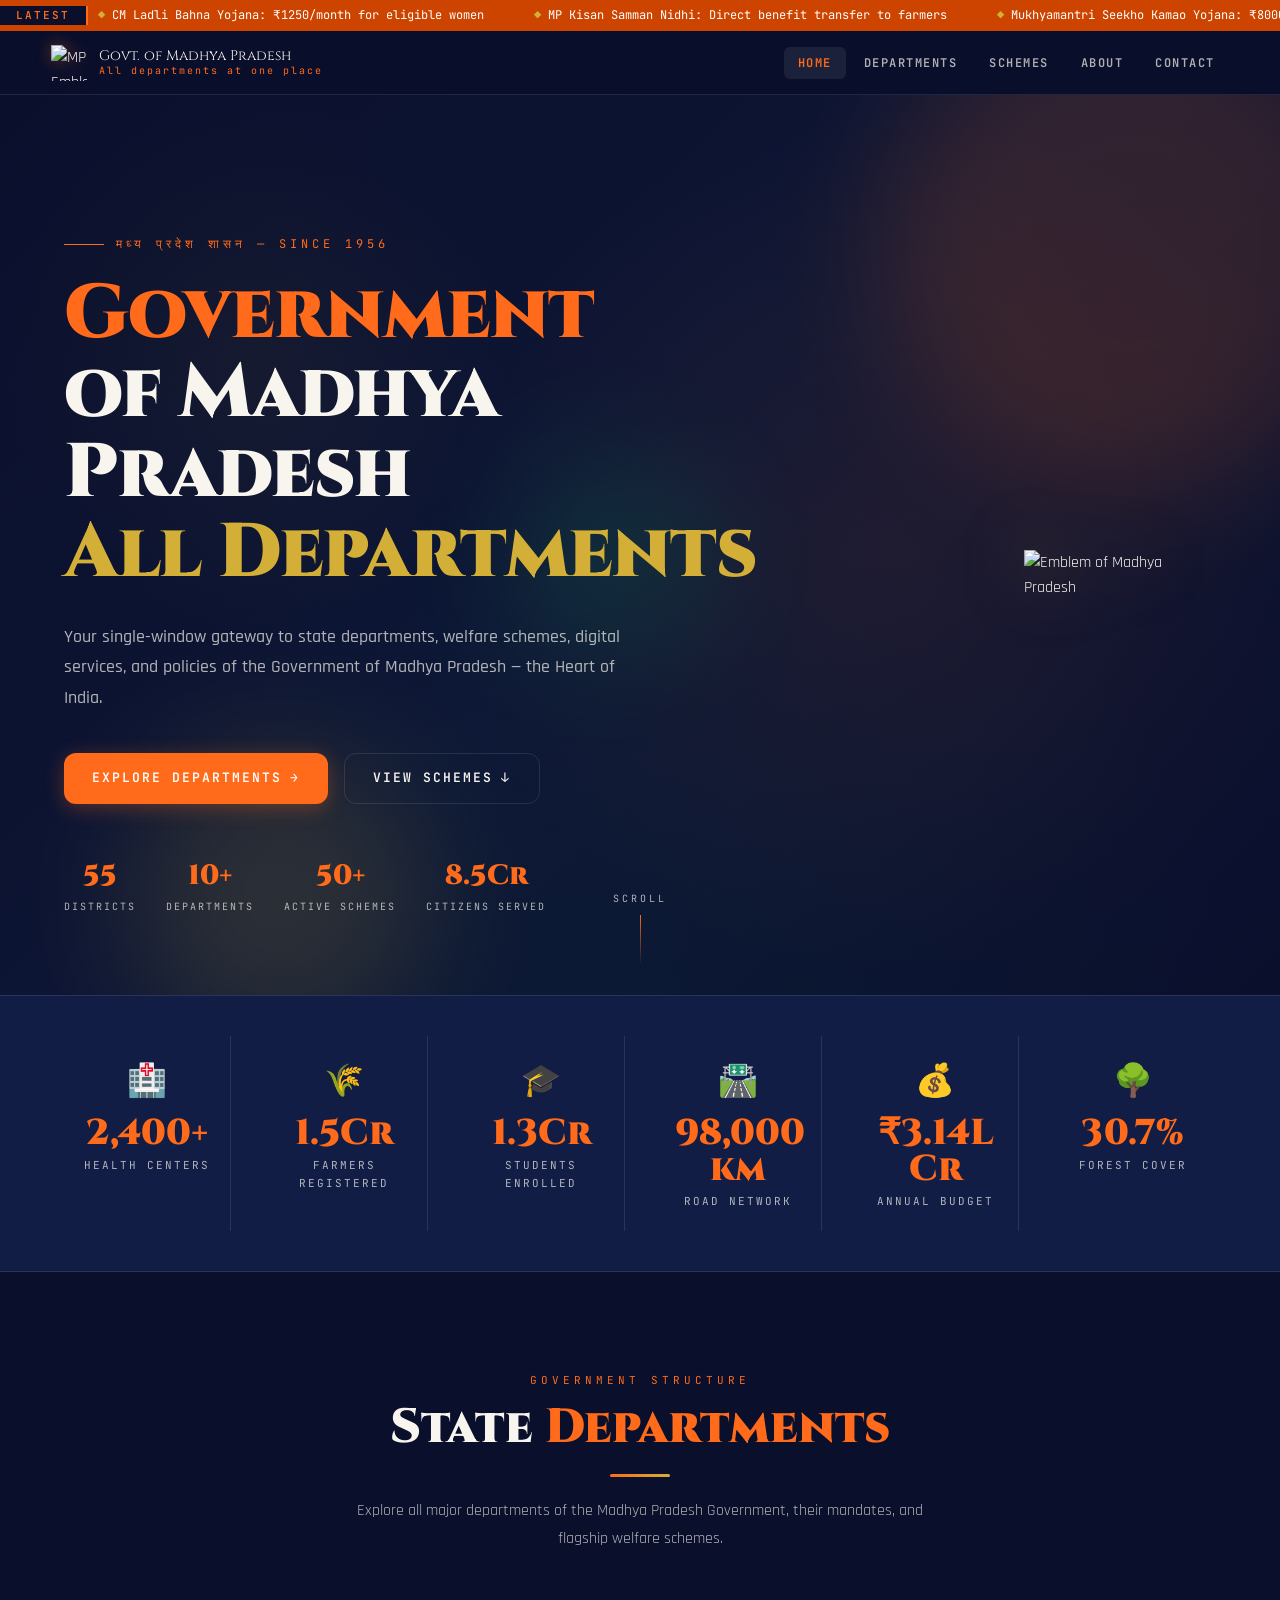
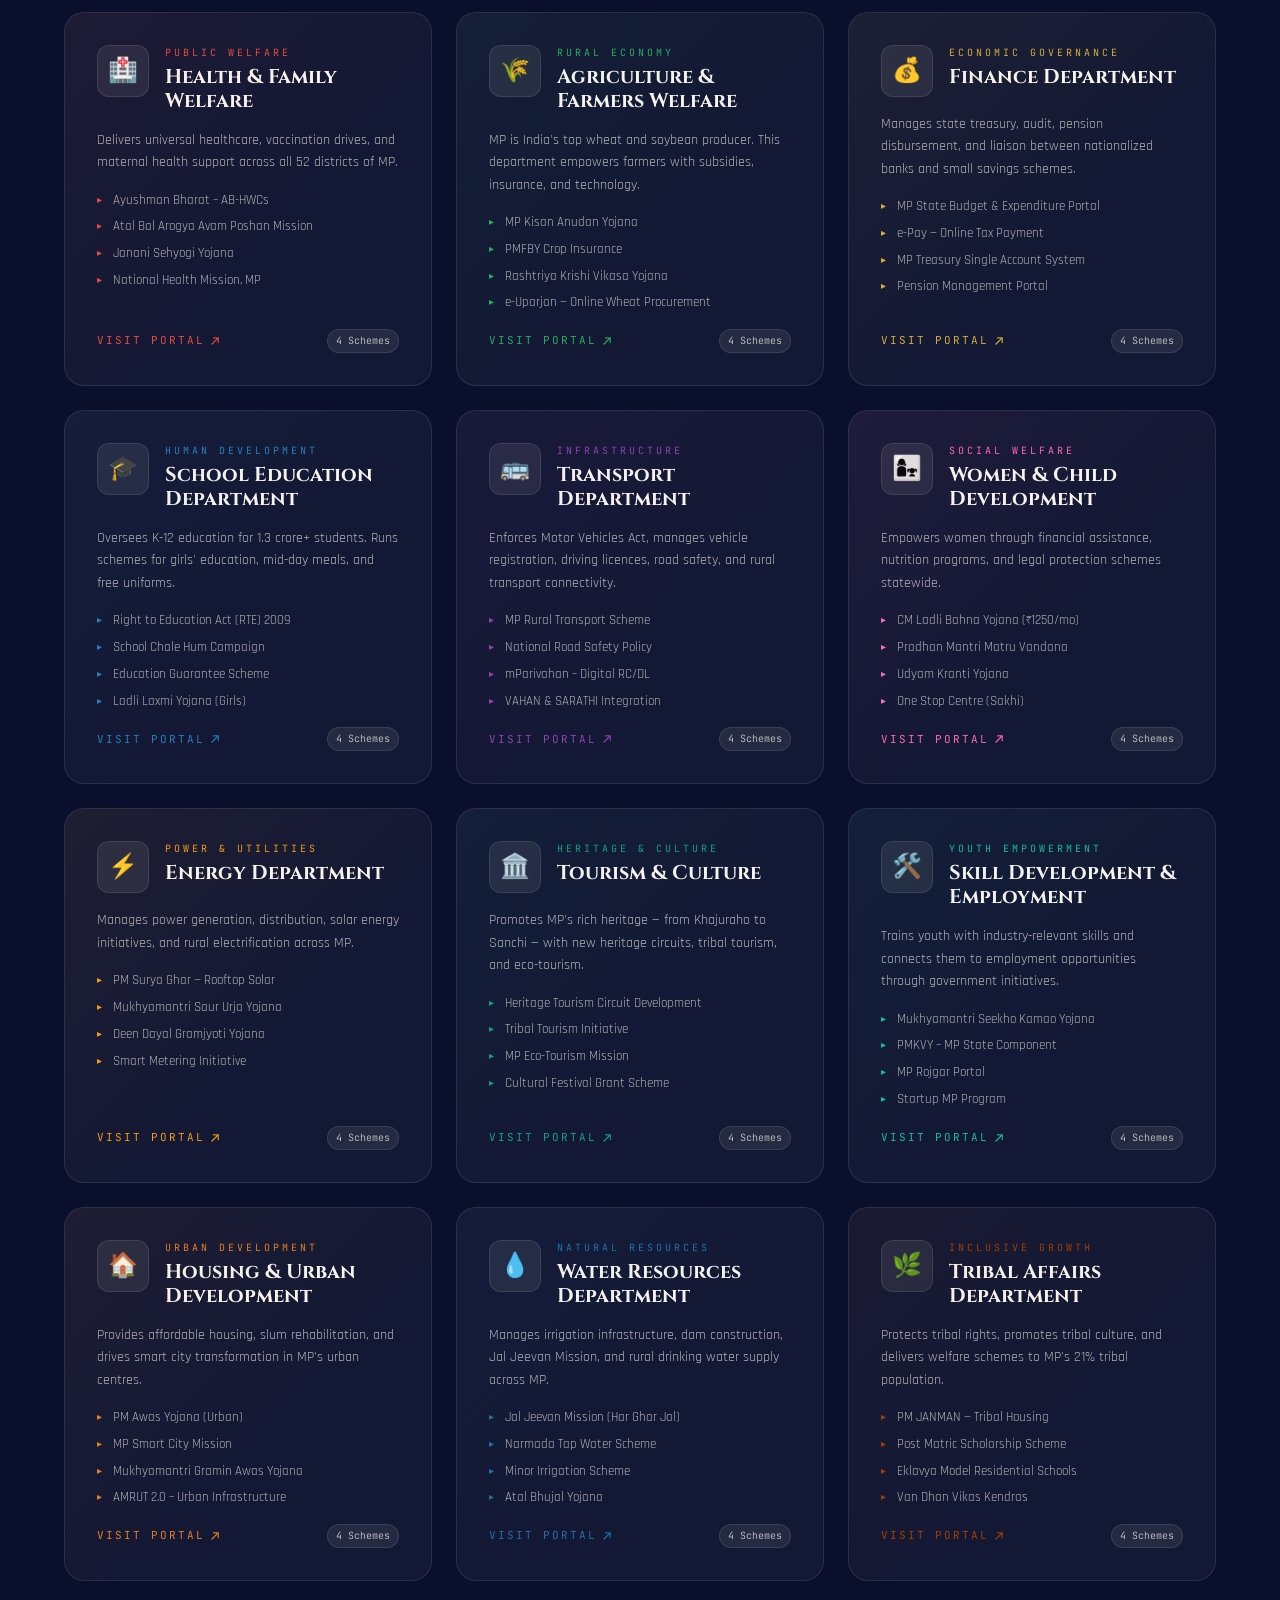
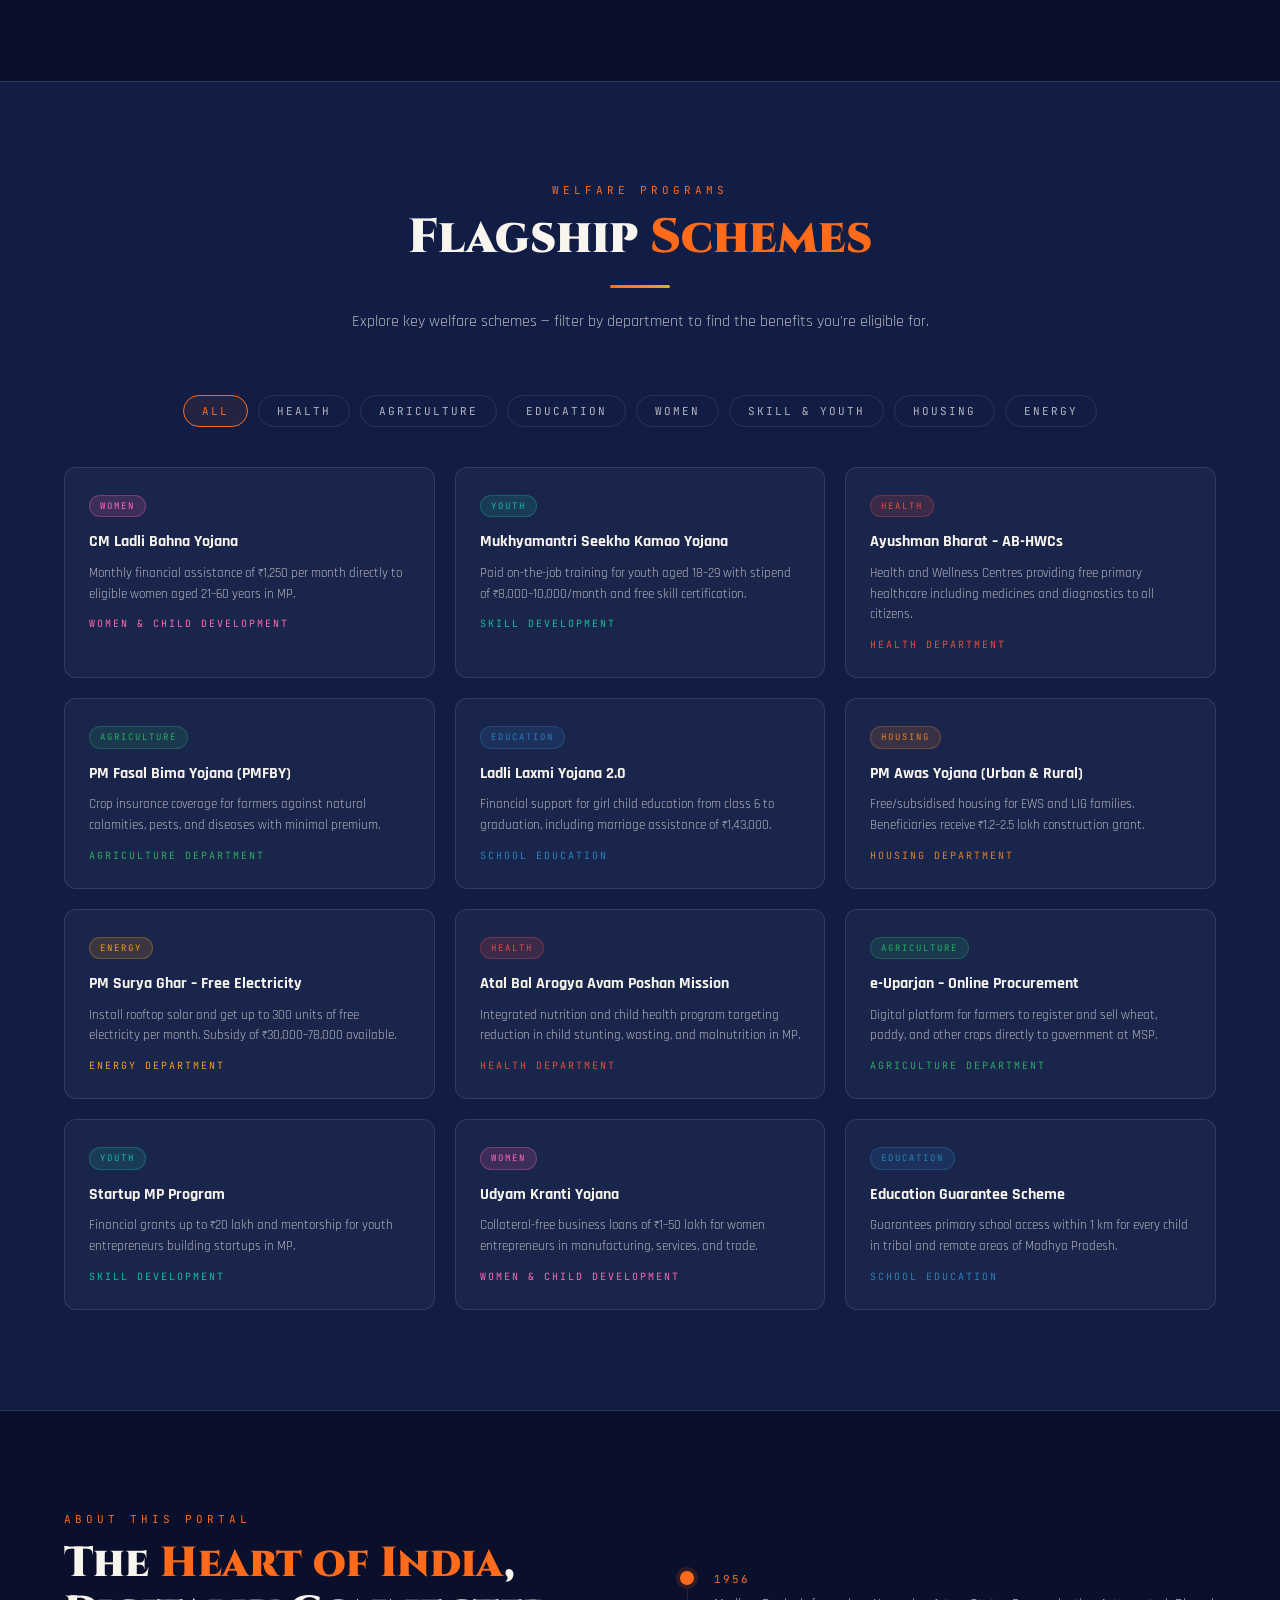
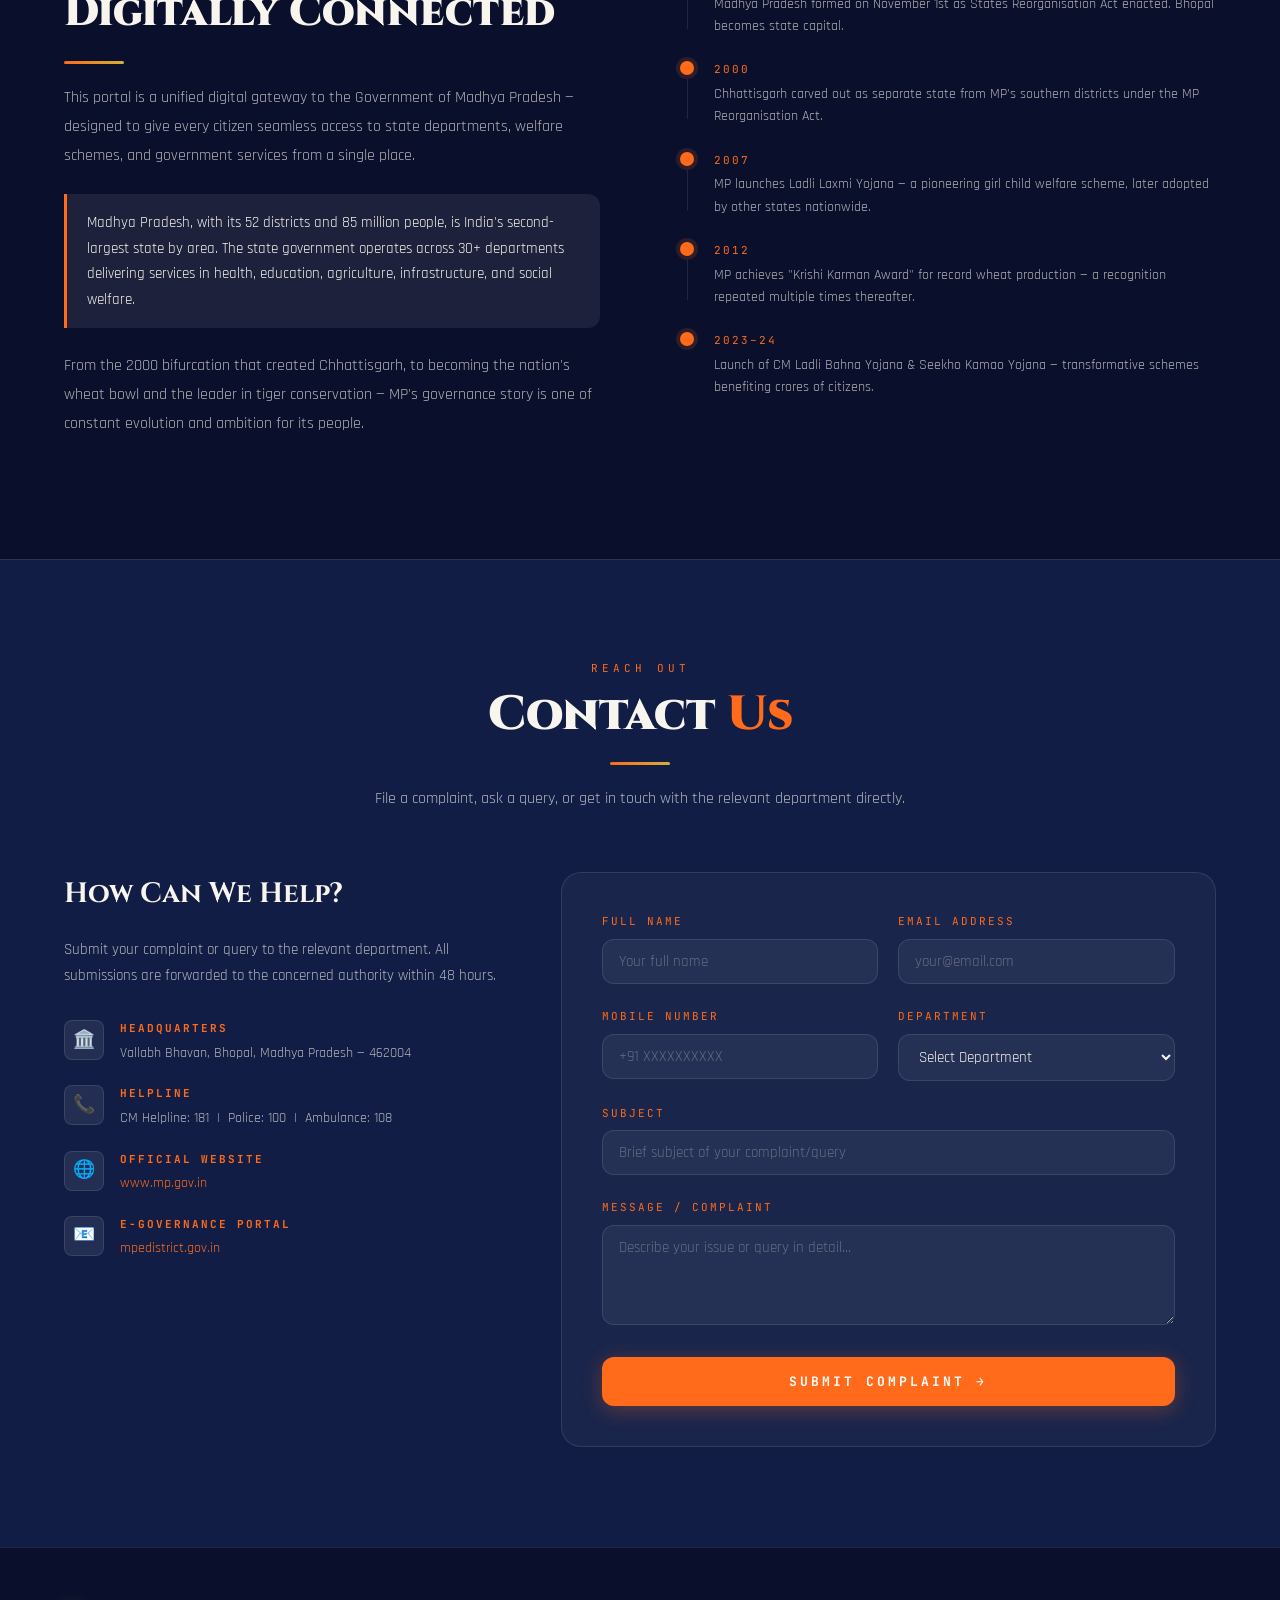
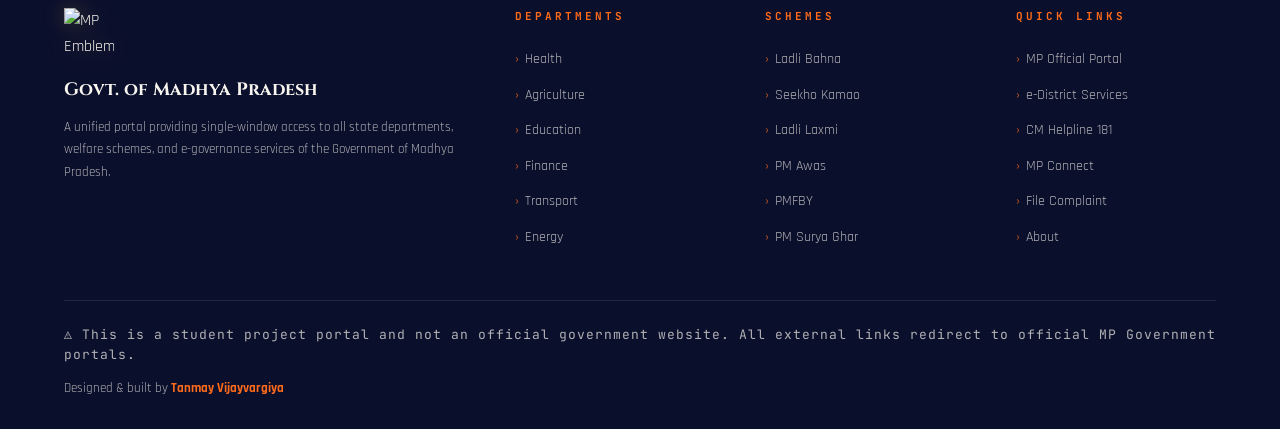
==== commit ec6b5905: "Update index.html" ====
--- a/index.html
+++ b/index.html
@@ -49,7 +49,7 @@
     </div>
   </div>
   <ul class="nav-links">
-    <li><a href="#hero">Home</a></li>
+    <li><a href="#home">Home</a></li>
     <li><a href="#departments">Departments</a></li>
     <li><a href="#schemes">Schemes</a></li>
     <li><a href="#about">About</a></li>
@@ -60,29 +60,29 @@
   </button>
 </nav>
 <div class="nav-drawer" id="navDrawer">
-  <a href="#hero" onclick="closeDrawer()">Home</a>
+  <a href="#home" onclick="closeDrawer()">Home</a>
   <a href="#departments" onclick="closeDrawer()">Departments</a>
   <a href="#schemes" onclick="closeDrawer()">Schemes</a>
   <a href="#about" onclick="closeDrawer()">About</a>
   <a href="#contact" onclick="closeDrawer()">Contact</a>
 </div>
 
-<!-- HERO SECTION -->
-<section class="hero" id="hero">
-  <div class="hero-bg"></div>
-  <div class="hero-orb hero-orb-1"></div>
-  <div class="hero-orb hero-orb-2"></div>
-  <div class="hero-orb hero-orb-3"></div>
-  <div class="hero-content">
-    <div class="hero-text">
-      <div class="hero-eyebrow">मध्य प्रदेश शासन — Since 1956</div>
-      <h1 class="hero-title">
+<!-- home SECTION -->
+<section class="home" id="home">
+  <div class="home-bg"></div>
+  <div class="home-orb home-orb-1"></div>
+  <div class="home-orb home-orb-2"></div>
+  <div class="home-orb home-orb-3"></div>
+  <div class="home-content">
+    <div class="home-text">
+      <div class="home-eyebrow">मध्य प्रदेश शासन — Since 1956</div>
+      <h1 class="home-title">
         <span class="line-saffron">Government</span>
         of Madhya<br>Pradesh
         <span class="line-gold">All Departments</span>
       </h1>
-      <p class="hero-subtitle">Your single-window gateway to state departments, welfare schemes, digital services, and policies of the Government of Madhya Pradesh — the Heart of India.</p>
-      <div class="hero-actions">
+      <p class="home-subtitle">Your single-window gateway to state departments, welfare schemes, digital services, and policies of the Government of Madhya Pradesh — the Heart of India.</p>
+      <div class="home-actions">
         <a href="#departments" class="btn-primary">
           Explore Departments
           <span>→</span>
@@ -92,26 +92,26 @@
           <span>↓</span>
         </a>
       </div>
-      <div class="hero-stat-row">
-        <div class="hero-stat">
-          <div class="hero-stat-num">55</div>
-          <div class="hero-stat-label">Districts</div>
-        </div>
-        <div class="hero-stat">
-          <div class="hero-stat-num">10+</div>
-          <div class="hero-stat-label">Departments</div>
-        </div>
-        <div class="hero-stat">
-          <div class="hero-stat-num">50+</div>
-          <div class="hero-stat-label">Active Schemes</div>
-        </div>
-        <div class="hero-stat">
-          <div class="hero-stat-num">8.5Cr</div>
-          <div class="hero-stat-label">Citizens Served</div>
-        </div>
-      </div>
-    </div>
-    <div class="hero-emblem">
+      <div class="home-stat-row">
+        <div class="home-stat">
+          <div class="home-stat-num">55</div>
+          <div class="home-stat-label">Districts</div>
+        </div>
+        <div class="home-stat">
+          <div class="home-stat-num">10+</div>
+          <div class="home-stat-label">Departments</div>
+        </div>
+        <div class="home-stat">
+          <div class="home-stat-num">50+</div>
+          <div class="home-stat-label">Active Schemes</div>
+        </div>
+        <div class="home-stat">
+          <div class="home-stat-num">8.5Cr</div>
+          <div class="home-stat-label">Citizens Served</div>
+        </div>
+      </div>
+    </div>
+    <div class="home-emblem">
       <img src="https://upload.wikimedia.org/wikipedia/commons/thumb/a/ae/Emblem_of_Madhya_Pradesh.svg/1280px-Emblem_of_Madhya_Pradesh.svg.png" alt="Emblem of Madhya Pradesh">
     </div>
   </div>
